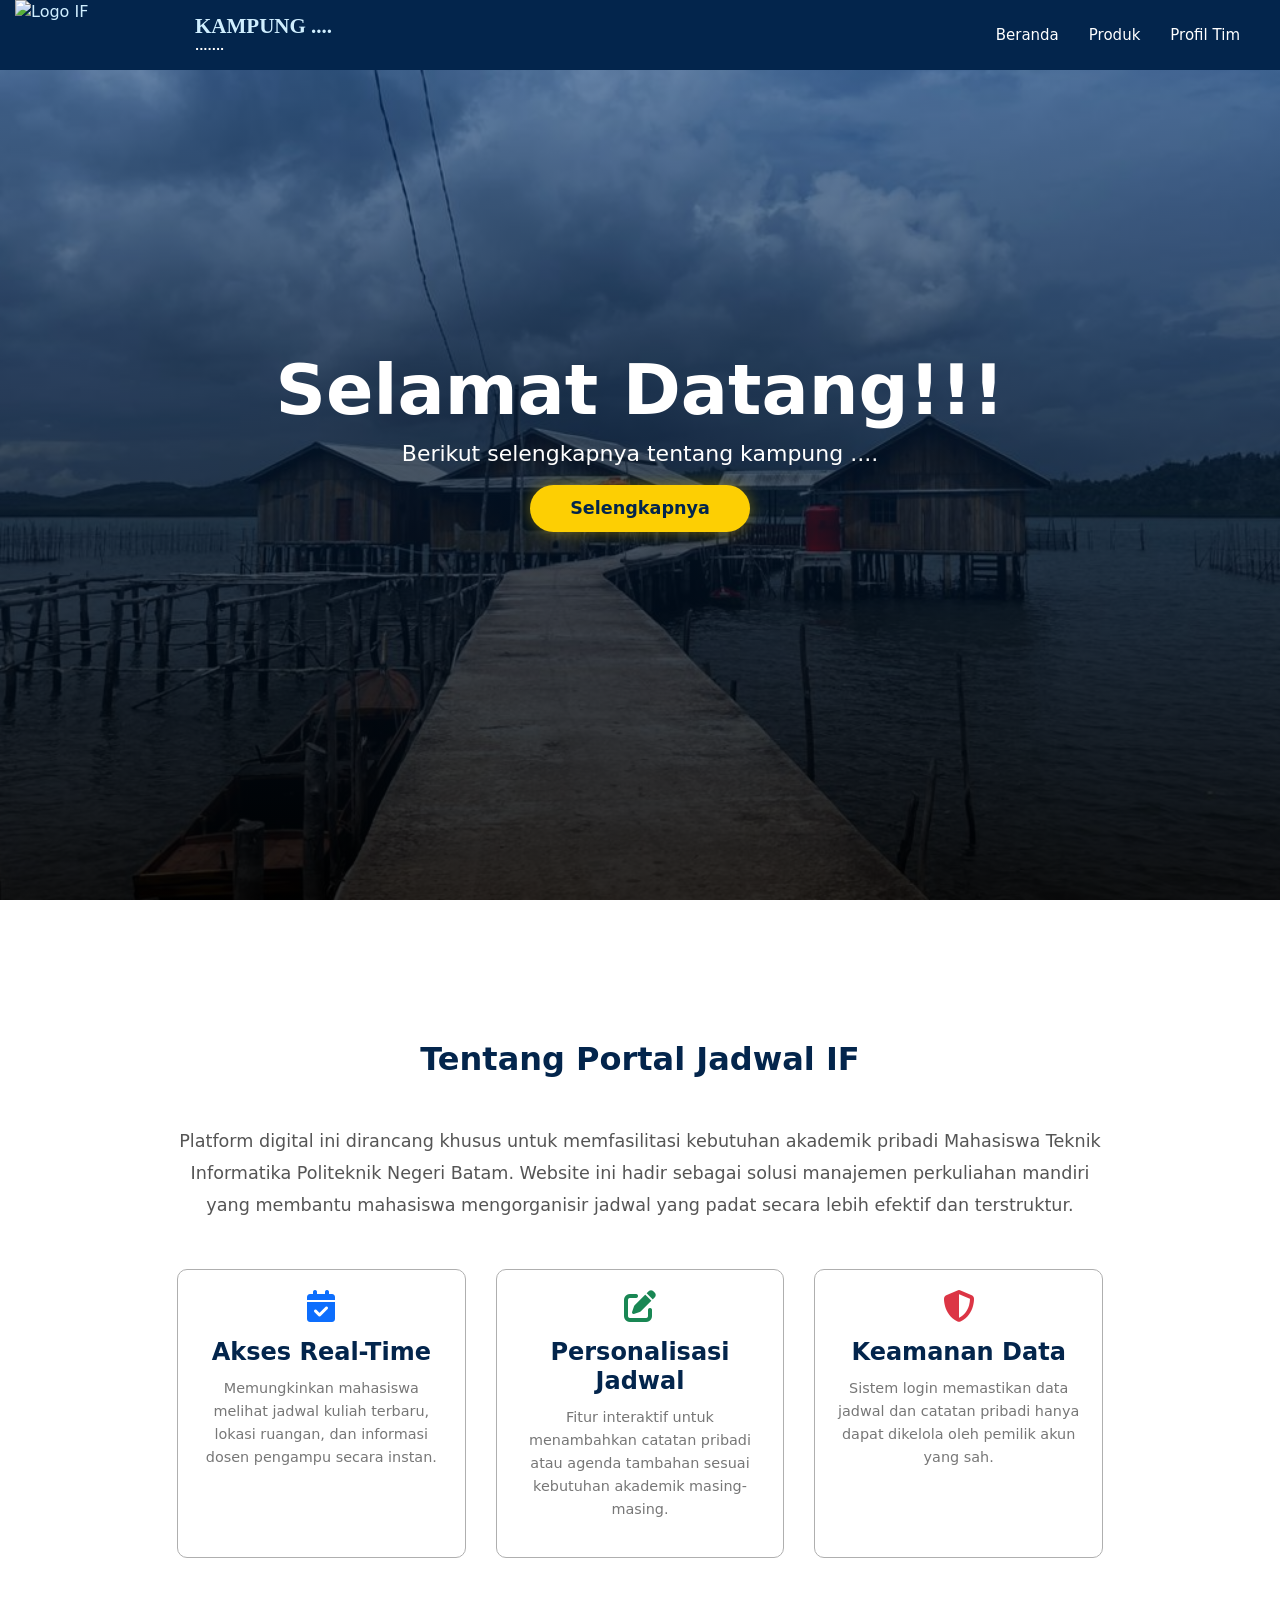
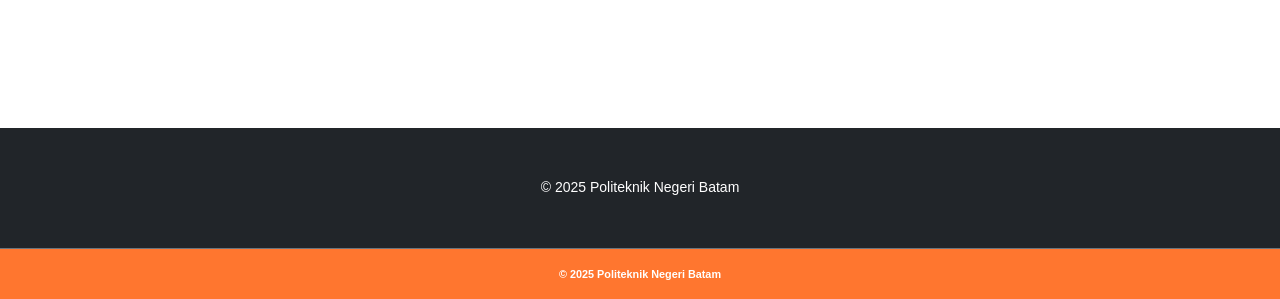
==== index.html @ 02892fa1 "first commit dashboard" ====
<!DOCTYPE html>
<html lang="id">

<head>
    <meta charset="UTF-8" />
    <meta name="viewport" content="width=device-width, initial-scale=1.0" />
    <title>Dashboard</title>

    <link rel="stylesheet" href="styleindex.css" />
    <link href="https://cdn.jsdelivr.net/npm/bootstrap@5.3.3/dist/css/bootstrap.min.css" rel="stylesheet">
    <link href="https://cdnjs.cloudflare.com/ajax/libs/font-awesome/6.5.0/css/all.min.css" rel="stylesheet">
</head>

<body>
    <header class="navbar">
        <div class="nav-left">
            <img src="logo_if.png" alt="Logo IF" class="logo" />
            <div class="nav-text">
                <h1>KAMPUNG ....</h1>
                <p>.......</p>
            </div>
        </div>

        <div class="nav-right">
            <div class="menu-icon" id="hamburger">
                <i class="fas fa-bars"></i>
            </div>

            <nav class="nav-links" id="navLinks">
                <a href="#hero">Beranda</a>
                <a href="produk.html">Produk</a>
                <a href="profil.html">Profil Tim</a>
            </nav>
        </div>
    </header>

    <section class="hero" id="hero">
        <div class="hero-content">
            <h2>Selamat Datang!!! </h2> <p>Berikut selengkapnya tentang kampung ....</p>
            <a href="selengkapnya.html" class="btn-hero">Selengkapnya</a>
        </div>
    </section>

    <section class="intro-section" id="tentang">
        <div class="container">
            <div class="row justify-content-center">
                <div class="col-md-10">
                    <h2 class="section-title text-center mb-5">Tentang Portal Jadwal IF</h2>

                    <p class="lead-text text-center">
                        Platform digital ini dirancang khusus untuk memfasilitasi kebutuhan akademik pribadi Mahasiswa
                        Teknik Informatika Politeknik Negeri Batam. Website ini hadir sebagai solusi manajemen
                        perkuliahan mandiri yang membantu mahasiswa mengorganisir jadwal yang padat secara lebih
                        efektif dan terstruktur.
                    </p>

                    <div class="features-grid mt-5">
                        <div class="feature-item">
                            <i class="fas fa-calendar-check text-primary mb-3" style="font-size: 2rem;"></i>
                            <h4>Akses Real-Time</h4>
                            <p>Memungkinkan mahasiswa melihat jadwal kuliah terbaru, lokasi ruangan, dan informasi dosen pengampu secara instan.</p>
                        </div>

                        <div class="feature-item">
                            <i class="fas fa-edit text-success mb-3" style="font-size: 2rem;"></i>
                            <h4>Personalisasi Jadwal</h4>
                            <p>Fitur interaktif untuk menambahkan catatan pribadi atau agenda tambahan sesuai kebutuhan akademik masing-masing.</p>
                        </div>

                        <div class="feature-item">
                            <i class="fas fa-shield-alt text-danger mb-3" style="font-size: 2rem;"></i>
                            <h4>Keamanan Data</h4>
                            <p>Sistem login memastikan data jadwal dan catatan pribadi hanya dapat dikelola oleh pemilik akun yang sah.</p>
                        </div>
                    </div>
                </div>
            </div>
        </div>
    </section>

    <footer class="footer bg-dark text-center text-white pt-5" id="footer">
        <div class="container">
            <p class="mb-0">© 2025 Politeknik Negeri Batam</p>
        </div>
        <div class="footer-bottom text-center py-3 mt-5 border-top border-secondary">
            <p class="mb-0">© 2025 Politeknik Negeri Batam</p>
        </div>
    </footer>

    <script src="scriptindex.js"></script>
    <script src="https://cdn.jsdelivr.net/npm/bootstrap@5.3.3/dist/js/bootstrap.bundle.min.js"></script>
</body>

</html>
---- styleindex.css ----
/* --- GLOBAL --- */
body {
    margin: 0;
    padding-top: 80px;
    overflow-x: hidden;
}

body,
html {
    margin: 0;
    padding: 0;
    height: 100%;
}

/* --- NAVBAR --- */
body>header.navbar {
    position: fixed !important;
    top: 0;
    left: 0;
    padding: 0% !important;
    width: 100%;
    z-index: 9999;
}

.navbar {
    display: flex;
    justify-content: space-between;
    align-items: center;
    background-color: #03254C;
    padding: 10px 60px 10px 0px;
    color: #D0EFFF;
    position: fixed;
    width: 100%;
    top: 0;
    left: 0;
    z-index: 100000;
}

.nav-left {
    display: flex;
    align-items: center;
    gap: 15px;
}

.logo {
    height: 70px;
    width: 180px;
    padding-left: 15px;
}

.nav-text h1 {
    font-size: 21px;
    margin: 0;
    font-weight: 800;
    font-family: 'Times New Roman', Times, serif;
}

.nav-text p {
    margin: 0;
    font-size: 11px;
    color: white;
    font-weight: 600;
}

.nav-right {
    display: flex;
    align-items: center;
    padding-right: 40px;
}

.nav-links {
    display: flex;
    gap: 30px;
}

.nav-links a {
    color: white;
    text-decoration: none;
    font-size: 15px;
    font-weight: 500;
    transition: color 0.3s ease;
}

.nav-links a:hover {
    color: #FF762F;
}

.menu-icon {
    display: none;
    font-size: 24px;
    color: white;
    cursor: pointer;
}

/* --- HERO SECTION --- */
.hero {
    background: linear-gradient(rgba(5, 58, 119, 0.585), rgba(0, 0, 0, 0.83)),
        url('kampung.jpeg') center/cover no-repeat;
    height: 100vh;
    width: 100%;
    display: flex;
    justify-content: center;
    align-items: center;
    text-align: center;
    color: white;
    padding: 0 20px;
    position: relative;
    z-index: 1;
    margin-top: 0;
}

.hero-content h2 {
    font-size: 70px;
    font-weight: 700;
    margin-bottom: 5px;
    margin-top: 80px;
}

.hero-content p {
    font-size: 22px;
    font-weight: 300;
    margin-bottom: 15px;
    margin-top: 2px;
}

.btn-hero {
    background-color: #fdcf03;
    color: #03254C;
    padding: 10px 40px;
    text-decoration: none;
    border-radius: 50px;
    font-weight: 700;
    font-size: 1.1rem;
    transition: all 0.3s ease;
    margin-bottom: 100px;
    display: inline-block;
    box-shadow: 0 0 15px rgba(253, 207, 3, 0.4);
}

.btn-hero:hover {
    background-color: #fff;
    color: #03254C;
    transform: translateY(-3px) scale(1.05);
}

/* --- INTRO SECTION --- */
.intro-section {
    padding: 100px 20px 170px 20px;
    text-align: center;
    background-color: #ffffff;
    display: flex;
    flex-direction: column;
    align-items: center;
    margin-top: 40px;
}

.intro-section .container-text {
    max-width: 800px;
    margin: 0 auto;
}

.intro-section h2 {
    color: #03254C;
    font-weight: 700;
    margin-bottom: 20px;
    font-size: 2rem;
}

.intro-section p {
    color: #555;
    line-height: 1.8;
    font-size: 1.1rem;
}

.section-title h2 {
    color: #03254C;
    font-weight: 700;
    margin-bottom: 25px;
    position: relative;
    display: inline-block;
    text-align: center;
}

.lead-text {
    font-size: 1.1rem;
    line-height: 1.8;
    color: #555;
    margin-bottom: 40px;
    text-align: center;
}

.features-grid {
    display: grid;
    grid-template-columns: repeat(auto-fit, minmax(250px, 1fr));
    gap: 30px;
    margin-top: 20px;
}

.feature-item {
    padding: 20px;
    background: #fff;
    border-radius: 10px;
    transition: 0.3s;
    border: 1px solid #afafaf;
}

.feature-item:hover {
    box-shadow: 0 10px 20px rgba(0, 0, 0, 0.167);
    transform: translateY(-5px);
}

.feature-item i {
    font-size: 30px;
    color: #FF762F;
    margin-bottom: 15px;
}

.feature-item h4 {
    color: #03254C;
    font-weight: 600;
    margin-bottom: 10px;
}

.feature-item p {
    font-size: 0.9rem;
    color: #777;
    line-height: 1.6;
}

/* --- TEAM SECTION --- */
.team-section {
    text-align: center;
    width: 100%;
    display: flex;
    flex-direction: column;
    align-items: center;
    padding: 45px 20px 150px 20px;
    background: linear-gradient(180deg, #ffffff 0%, #f3f3f3 100%);
    color: #03254C;
    overflow: visible;
}

.team-section h2 {
    font-size: 32px;
    margin-bottom: 40px;
    font-weight: 700;
}

.team-section p {
    color: #555;
    font-size: 1.1rem;
    line-height: 1.6;
    max-width: 850px;
    margin: 0 auto 35px auto;
}

.team-container {
    display: flex;
    justify-content: center;
    align-items: flex-start;
    flex-wrap: wrap;
    gap: 50px;
    width: 100%;
    max-width: 1200px;
    padding-left: 80px;
}

.team-card {
    background-color: white;
    border-radius: 15px;
    box-shadow: 0 4px 15px rgba(0, 0, 0, 0.05);
    padding: 20px;
    width: 240px;
    position: relative;
    overflow: hidden;
    transition: transform 0.3s ease, box-shadow 0.3s ease;
    min-height: 350px;
    display: flex;
    flex-direction: column;
    align-items: center;
}

.team-card:hover {
    transform: translateY(-10px);
    box-shadow: 0 15px 30px rgba(0, 0, 0, 0.163);
    z-index: 10;
}

.team-card img {
    width: 100%;
    height: 230px;
    object-fit: cover;
    border-radius: 10px;
    margin-bottom: 15px;
}

.team-card h3 {
    font-size: 18px;
    margin-bottom: 5px;
    font-weight: 600;
}

/* Jarak NIM (tag p) */
.team-card p {
    font-size: 14px;
    color: #666;
    margin-bottom: 0;
    /* Pastikan margin bawah nol */
    line-height: 1.2;
}

/* Container Overlay */
.role-overlay {
    max-height: 0;
    opacity: 0;
    overflow: visible;
    transform: translateY(0);
    transition: all 0.4s ease;
    visibility: hidden;
    margin-top: 0;
}

/* Saat Hover (Kuncinya di sini) */
.team-card:hover .role-overlay {
    max-height: 60px;
    /* Perkecil dari 100px ke 50px agar tidak memakan ruang bawah */
    opacity: 1;
    visibility: visible;
    margin-top: 5px !important;
    /* Kurangi dari 15px ke 8px agar lebih rapat dengan NIM */
}

.role-overlay span {
    display: inline-block;
    padding: 6px 16px;
    font-size: 11px;
    font-weight: 700;
    border-radius: 20px;
    text-transform: uppercase;
    letter-spacing: 0.5px;
}

.role-overlay span.role-ketua {
    background: #FF762F;
    color: white;
}

.role-overlay span.role-anggota {
    background: #03254C;
    color: white;
}

/* Container baru untuk menyejajarkan teks & ikon */
.role-wrapper {
    display: inline-flex;
    align-items: center;
    justify-content: center;
    gap: 8px;
    margin-top: 0 !important;
}

/* Styling ikon WA agar senada dengan badge */
.wa-icon {
    color: #25D366;
    /* Warna asli WA */
    font-size: 20px;
    /* Sesuaikan ukuran ikon */
    text-decoration: none;
    transition: all 0.3s cubic-bezier(0.175, 0.885, 0.32, 1.275);
    line-height: 1;
    display: inline-flex;
    align-items: center;
    padding-right: 5px;
}

.wa-icon:hover {
    transform: scale(1.25);
    /* Efek membesar saat ikon disentuh */
    color: #128C7E;
    /* Warna berubah sedikit gelap saat di-hover */
}

/* Penyesuaian max-height pada hover awal kamu */
/* Naikkan sedikit max-height jika ikon terasa terpotong */
.team-card:hover .role-overlay {
    max-height: 100px;
    /* Dari 80px ke 100px agar lebih lega */
    opacity: 1;
    transform: translateY(0);
    visibility: visible;
    margin-top: 15px;
}

/* --- FOOTER --- */
.footer {
    background-color: #0E2A66;
    font-family: Arial, sans-serif;
    padding-top: 0;
}

.footer p {
    font-size: 14px;
    line-height: 1.7;
    color: white;
}

.social-icon {
    font-size: 22px;
    color: white;
    background-color: #0a1f4a;
    padding: 8px 12px;
    margin-top: 20px;
    border-radius: 6px;
    transition: 0.3s;
}

.social-icon:hover {
    background-color: #ffffff;
    color: #0a1f4a;
}

.footer-bottom {
    background-color: #FF762F;
    font-weight: bold;
    font-size: 13px;
    padding: 0px !important;
}

.footer-bottom p {
    color: #ffffff;
    text-align: center;
    font-size: smaller;
}

.py-2 {
    padding-top: 2px !important;
    padding-bottom: 2px !important;
}

/* --- RESPONSIVE MOBILE --- */
@media (max-width: 768px) {
    .nav-right {
        justify-content: flex-end;
        width: 100%;
    }

    .menu-icon {
        display: block;
        font-size: 28px;
        order: 2;
    }

    .nav-links {
        display: flex;
        visibility: hidden;
        opacity: 0;
        pointer-events: none;
        flex-direction: column;
        position: absolute;
        top: 100%;
        right: 20px;
        background-color: #03254C;
        width: 200px;
        padding: 20px;
        gap: 15px;
        border-radius: 10px;
        box-shadow: 0 10px 25px rgba(0, 0, 0, 0.3);
        transform: translateY(-20px);
        transition: all 0.4s cubic-bezier(0.68, -0.55, 0.27, 1.55);
    }

    .nav-links.active {
        visibility: visible;
        opacity: 1;
        pointer-events: auto;
        transform: translateY(10px);
    }

    .nav-links a {
        padding: 10px;
        border-bottom: 1px solid rgba(255, 255, 255, 0.1);
        width: 100%;
        text-align: center;
    }

    .team-section {
        padding-bottom: 80px;
    }

    .team-container {
        gap: 20px;
        padding-left: 0;
    }

    .team-card {
        width: 100%;
        max-width: 300px;
    }
}
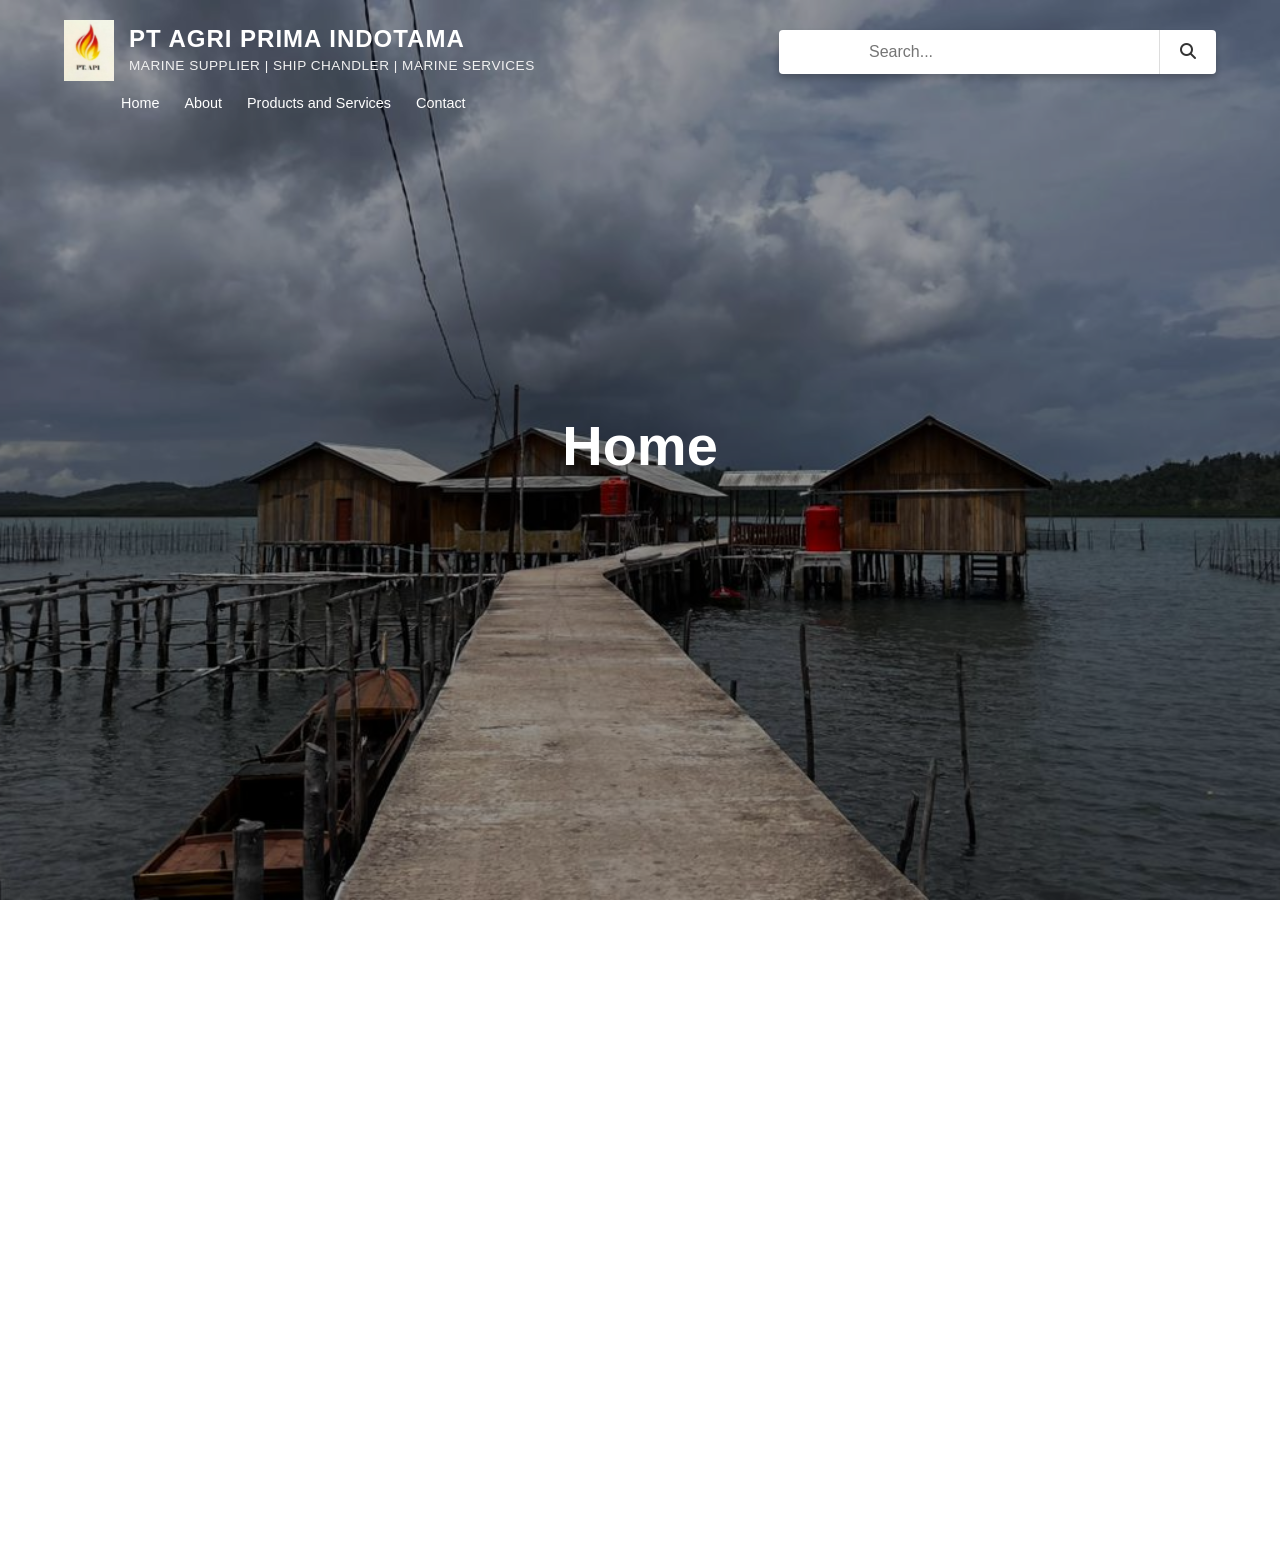
==== commit 030a195e: "Update nama repo dan beresin kodingan" ====
--- a/index.html
+++ b/index.html
@@ -6,38 +6,47 @@
     <meta name="viewport" content="width=device-width, initial-scale=1.0" />
     <title>Dashboard</title>
 
+    <link rel="stylesheet" href="https://cdn.jsdelivr.net/npm/bootstrap@5.3.0/dist/css/bootstrap.min.css" />
+    <link rel="stylesheet" href="https://cdnjs.cloudflare.com/ajax/libs/font-awesome/6.5.1/css/all.min.css" />
     <link rel="stylesheet" href="styleindex.css" />
-    <link href="https://cdn.jsdelivr.net/npm/bootstrap@5.3.3/dist/css/bootstrap.min.css" rel="stylesheet">
-    <link href="https://cdnjs.cloudflare.com/ajax/libs/font-awesome/6.5.0/css/all.min.css" rel="stylesheet">
 </head>
 
 <body>
-    <header class="navbar">
-        <div class="nav-left">
-            <img src="logo_if.png" alt="Logo IF" class="logo" />
-            <div class="nav-text">
-                <h1>KAMPUNG ....</h1>
-                <p>.......</p>
-            </div>
-        </div>
+    
+    <section class="hero">
+        <div class="overlay"></div>
 
-        <div class="nav-right">
-            <div class="menu-icon" id="hamburger">
-                <i class="fas fa-bars"></i>
+        <header class="navbar">
+            <div class="nav-brand">
+                <img src="logopt.jpeg" class="logo">
+                <div class="brand-text">
+                    <h1>PT AGRI PRIMA INDOTAMA</h1>
+                    <p>Marine Supplier | Ship Chandler | Marine Services</p>
+                </div>
             </div>
 
-            <nav class="nav-links" id="navLinks">
-                <a href="#hero">Beranda</a>
-                <a href="produk.html">Produk</a>
-                <a href="profil.html">Profil Tim</a>
-            </nav>
-        </div>
-    </header>
+            <div style="display: flex; justify-content: center; margin-top: 10px;">
+                <div style="display: flex; width: 100%; max-width: 600px; border-radius: 4px; overflow: hidden; box-shadow: 0 4px 6px rgba(0,0,0,0.2);">
+                    
+                    <input type="text" placeholder="Search..." 
+                        style="flex: 1; padding: 10px 90px; border: none; outline: none; font-size: 1rem;">
+                    
+                    <button style="background-color: #ffffff; border: none; padding: 0 20px; cursor: pointer; border-left: 1px solid #ddd;">
+                        <i class="fa fa-search" style="color: #333;"></i> </button>
+                    
+                </div>
+            </div>
 
-    <section class="hero" id="hero">
+            <ul class="nav-links">
+                <li><a href="index.html">Home</a></li>
+                <li><a href="tentang.html">About</a></li>
+                <li><a href="produk.html">Products and Services</a></li>
+                <li><a href="profil.html">Contact</a></li>
+            </ul>
+        </header>
+
         <div class="hero-content">
-            <h2>Selamat Datang!!! </h2> <p>Berikut selengkapnya tentang kampung ....</p>
-            <a href="selengkapnya.html" class="btn-hero">Selengkapnya</a>
+            <h2>Home</h2>
         </div>
     </section>
 
@@ -45,50 +54,70 @@
         <div class="container">
             <div class="row justify-content-center">
                 <div class="col-md-10">
-                    <h2 class="section-title text-center mb-5">Tentang Portal Jadwal IF</h2>
+                    <h2 class="text-center mb-5" 
+                        style="font-family: Arial, Helvetica, sans-serif; 
+                        font-weight: 800; 
+                        text-transform: uppercase; 
+                        letter-spacing: 3px; 
+                        color: #2c3e50; 
+                        border-bottom: 3px solid #ffd700; 
+                        display: table; 
+                        margin: 80px auto 3rem auto;  
+                        padding-bottom: 10px;">
+                        Certifications
+                    </h2>
 
-                    <p class="lead-text text-center">
-                        Platform digital ini dirancang khusus untuk memfasilitasi kebutuhan akademik pribadi Mahasiswa
-                        Teknik Informatika Politeknik Negeri Batam. Website ini hadir sebagai solusi manajemen
-                        perkuliahan mandiri yang membantu mahasiswa mengorganisir jadwal yang padat secara lebih
-                        efektif dan terstruktur.
-                    </p>
-
-                    <div class="features-grid mt-5">
-                        <div class="feature-item">
-                            <i class="fas fa-calendar-check text-primary mb-3" style="font-size: 2rem;"></i>
-                            <h4>Akses Real-Time</h4>
-                            <p>Memungkinkan mahasiswa melihat jadwal kuliah terbaru, lokasi ruangan, dan informasi dosen pengampu secara instan.</p>
-                        </div>
-
-                        <div class="feature-item">
-                            <i class="fas fa-edit text-success mb-3" style="font-size: 2rem;"></i>
-                            <h4>Personalisasi Jadwal</h4>
-                            <p>Fitur interaktif untuk menambahkan catatan pribadi atau agenda tambahan sesuai kebutuhan akademik masing-masing.</p>
-                        </div>
-
-                        <div class="feature-item">
-                            <i class="fas fa-shield-alt text-danger mb-3" style="font-size: 2rem;"></i>
-                            <h4>Keamanan Data</h4>
-                            <p>Sistem login memastikan data jadwal dan catatan pribadi hanya dapat dikelola oleh pemilik akun yang sah.</p>
-                        </div>
-                    </div>
+                    <h2 class="text-center mb-5" 
+                        style="font-family: Arial, Helvetica, sans-serif; 
+                        font-weight: 800; 
+                        text-transform: uppercase; 
+                        letter-spacing: 3px; 
+                        color: #2c3e50; 
+                        border-bottom: 3px solid #ffd700; 
+                        display: table; 
+                        margin: 80px auto 3rem auto; 
+                        padding-bottom: 10px;">
+                        Memberships
+                    </h2>
+                    
                 </div>
             </div>
         </div>
     </section>
 
-    <footer class="footer bg-dark text-center text-white pt-5" id="footer">
-        <div class="container">
-            <p class="mb-0">© 2025 Politeknik Negeri Batam</p>
-        </div>
-        <div class="footer-bottom text-center py-3 mt-5 border-top border-secondary">
-            <p class="mb-0">© 2025 Politeknik Negeri Batam</p>
+
+    
+    <footer class="footer" style="margin-top: 80px;">
+        <div class="footer-container">
+            <div class="footer-info">
+                <h3>PT AGRI PRIMA INDOTAMA</h3>
+                <p>Marine Supplier | Ship Chandler | Marine Services</p>
+                <div class="social-icons">
+                    <a href="#"><i class="fab fa-facebook"></i></a>
+                    <a href="#"><i class="fab fa-instagram"></i></a>
+                    <a href="#"><i class="fab fa-linkedin"></i></a>
+                </div>
+            </div>
+
+            <div class="footer-links">
+                <h4>Quick Links</h4>
+                <ul>
+                    <li class="nav-links"><a href="index.html">Home</a></li>
+                    <li class="nav-links"><a href="tentang.html">About Us</a></li>
+                    <li class="nav-links"><a href="produk.html">Products</a></li>
+                    <li class="nav-links"><a href="profil.html">Contact</a></li>
+                </ul>
+            </div>
+
+            <div class="footer-contact">
+                <h4>Contact Us</h4>
+                <p><i class="fas fa-map-marker-alt"></i> Jl. Rotan Baru No. A9 Petisah Tengah, Medan</p>
+                <p><i class="fas fa-envelope"></i> tigor.api@gmail.com</p>
+                <p><i class="fas fa-phone"></i> +62 813 7286 4065</p>
+            </div>
         </div>
     </footer>
 
-    <script src="scriptindex.js"></script>
-    <script src="https://cdn.jsdelivr.net/npm/bootstrap@5.3.3/dist/js/bootstrap.bundle.min.js"></script>
 </body>
 
 </html>
--- a/styleindex.css
+++ b/styleindex.css
@@ -1,499 +1,296 @@
 /* --- GLOBAL --- */
-body {
-    margin: 0;
-    padding-top: 80px;
-    overflow-x: hidden;
-}
-
-body,
-html {
+* {
     margin: 0;
     padding: 0;
+    box-sizing: border-box;
+    font-family: 'Arial', sans-serif; /* Sesuaikan dengan font pilihanmu */
+}
+
+body, html {
     height: 100%;
-}
-
-/* --- NAVBAR --- */
-body>header.navbar {
-    position: fixed !important;
+    margin: 0;
+    padding: 0;
+    overflow-x: hidden;
+}
+
+/* --- HERO SECTION --- */
+.hero {
+    position: relative;
+    height: 100vh;
+    width: 100%;
+    /* Pastikan path gambar 'kampung.jpeg' benar */
+    background: url('kampung.jpeg') no-repeat center center/cover;
+    display: flex;
+    justify-content: center;
+    align-items: center;
+}
+
+/* Overlay agar teks di depan tidak hilang */
+.overlay {
+    position: absolute;
     top: 0;
     left: 0;
-    padding: 0% !important;
     width: 100%;
-    z-index: 9999;
-}
-
+    height: 100%;
+    background: rgba(0, 0, 0, 0.4); 
+}
+
+/* --- NAVBAR (Kunci Kebersihan Tampilan) --- */
 .navbar {
-    display: flex;
-    justify-content: space-between;
-    align-items: center;
-    background-color: #03254C;
-    padding: 10px 60px 10px 0px;
-    color: #D0EFFF;
-    position: fixed;
-    width: 100%;
+    position: absolute; /* Menempel di atas hero */
     top: 0;
     left: 0;
-    z-index: 100000;
-}
-
-.nav-left {
+    width: 100%;
+    display: flex;
+    justify-content: space-between; /* Nendang logo ke kiri & menu ke kanan */
+    align-items: flex-start; /* Sejajarkan di bagian atas */
+    padding: 20px 5%; /* Jarak pinggir yang pas */
+    z-index: 999; /* Pastikan di atas overlay */
+    background: transparent; /* Tetap transparan agar gambar terlihat */
+}
+
+/* Brand (Logo + Teks di Kiri) */
+.nav-brand {
     display: flex;
     align-items: center;
-    gap: 15px;
+    color: white;
+}
+
+/* Container utama (bungkus logo + teks) */
+.brand-container {
+    display: flex;
+    align-items: center; /* Biar logo sama teks sejajar tengah secara vertikal */
 }
 
 .logo {
-    height: 70px;
-    width: 180px;
-    padding-left: 15px;
-}
-
-.nav-text h1 {
-    font-size: 21px;
-    margin: 0;
-    font-weight: 800;
-    font-family: 'Times New Roman', Times, serif;
-}
-
-.nav-text p {
-    margin: 0;
-    font-size: 11px;
-    color: white;
-    font-weight: 600;
-}
-
-.nav-right {
-    display: flex;
-    align-items: center;
-    padding-right: 40px;
-}
-
+    width: 50px;
+    height: auto; /* Biar logonya gak gepeng */
+    margin-right: 15px;
+}
+
+/* Bungkus teks biar numpuk rapi */
+.brand-text {
+    display: flex;
+    flex-direction: column;
+}
+
+.brand-text h1 {
+    font-size: 1.5rem;
+    font-weight: 700;
+    letter-spacing: 1px;
+    margin: 0; /* WAJIB: Hapus margin bawaan biar gak jauh sama teks bawah */
+    line-height: 1.2;
+    color: #ffffff;
+}
+
+.brand-text p {
+    font-size: 0.85rem; /* Gedein dikit biar kebaca */
+    font-weight: 300;   /* 300 terlalu tipis, 500 lebih pas buat sub-judul */
+    margin: 2px 0 0 0; /* Kasih jarak dikit aja (2px) di atas */
+    color: #f1f1f1;
+    text-transform: uppercase; /* Biar kelihatan tegas khas supplier */
+    letter-spacing: 0.5px;
+}
+
+/* Links (Berjejer di Kanan) */
 .nav-links {
     display: flex;
-    gap: 30px;
+    list-style: none;
+    margin-top: 10px; /* Sedikit jarak dari atas agar sejajar */
+}
+
+.nav-links li {
+    margin-left: 25px; /* Jarak antar item menu */
 }
 
 .nav-links a {
-    color: white;
     text-decoration: none;
-    font-size: 15px;
+    color: white;
+    font-size: 0.9rem;
     font-weight: 500;
-    transition: color 0.3s ease;
+    transition: 0.3s ease;
 }
 
 .nav-links a:hover {
-    color: #FF762F;
-}
-
+    color: #ffd700; /* Warna orange saat hover */
+}
+
+/* Icon Menu (Tergantung apakah kamu pakai icon font) */
 .menu-icon {
-    display: none;
+    display: none; /* Muncul hanya di mobile */
     font-size: 24px;
     color: white;
     cursor: pointer;
 }
 
-/* --- HERO SECTION --- */
-.hero {
-    background: linear-gradient(rgba(5, 58, 119, 0.585), rgba(0, 0, 0, 0.83)),
-        url('kampung.jpeg') center/cover no-repeat;
-    height: 100vh;
-    width: 100%;
-    display: flex;
-    justify-content: center;
-    align-items: center;
+/* --- HERO CONTENT (Judul di Tengah) --- */
+.hero-content {
+    position: relative;
+    z-index: 10;
     text-align: center;
     color: white;
-    padding: 0 20px;
-    position: relative;
-    z-index: 1;
-    margin-top: 0;
 }
 
 .hero-content h2 {
-    font-size: 70px;
-    font-weight: 700;
-    margin-bottom: 5px;
-    margin-top: 80px;
-}
-
-.hero-content p {
-    font-size: 22px;
-    font-weight: 300;
-    margin-bottom: 15px;
-    margin-top: 2px;
-}
-
-.btn-hero {
-    background-color: #fdcf03;
-    color: #03254C;
-    padding: 10px 40px;
-    text-decoration: none;
-    border-radius: 50px;
-    font-weight: 700;
-    font-size: 1.1rem;
-    transition: all 0.3s ease;
-    margin-bottom: 100px;
-    display: inline-block;
-    box-shadow: 0 0 15px rgba(253, 207, 3, 0.4);
-}
-
-.btn-hero:hover {
-    background-color: #fff;
-    color: #03254C;
-    transform: translateY(-3px) scale(1.05);
-}
-
-/* --- INTRO SECTION --- */
-.intro-section {
-    padding: 100px 20px 170px 20px;
-    text-align: center;
-    background-color: #ffffff;
-    display: flex;
-    flex-direction: column;
-    align-items: center;
-    margin-top: 40px;
-}
-
-.intro-section .container-text {
-    max-width: 800px;
-    margin: 0 auto;
-}
-
-.intro-section h2 {
-    color: #03254C;
-    font-weight: 700;
-    margin-bottom: 20px;
-    font-size: 2rem;
-}
-
-.intro-section p {
-    color: #555;
-    line-height: 1.8;
-    font-size: 1.1rem;
-}
-
-.section-title h2 {
-    color: #03254C;
-    font-weight: 700;
-    margin-bottom: 25px;
-    position: relative;
-    display: inline-block;
-    text-align: center;
-}
-
-.lead-text {
-    font-size: 1.1rem;
-    line-height: 1.8;
-    color: #555;
-    margin-bottom: 40px;
-    text-align: center;
-}
-
-.features-grid {
-    display: grid;
-    grid-template-columns: repeat(auto-fit, minmax(250px, 1fr));
-    gap: 30px;
-    margin-top: 20px;
-}
-
-.feature-item {
-    padding: 20px;
-    background: #fff;
-    border-radius: 10px;
-    transition: 0.3s;
-    border: 1px solid #afafaf;
-}
-
-.feature-item:hover {
-    box-shadow: 0 10px 20px rgba(0, 0, 0, 0.167);
-    transform: translateY(-5px);
-}
-
-.feature-item i {
-    font-size: 30px;
-    color: #FF762F;
-    margin-bottom: 15px;
-}
-
-.feature-item h4 {
-    color: #03254C;
-    font-weight: 600;
-    margin-bottom: 10px;
-}
-
-.feature-item p {
-    font-size: 0.9rem;
-    color: #777;
-    line-height: 1.6;
-}
-
-/* --- TEAM SECTION --- */
-.team-section {
-    text-align: center;
-    width: 100%;
-    display: flex;
-    flex-direction: column;
-    align-items: center;
-    padding: 45px 20px 150px 20px;
-    background: linear-gradient(180deg, #ffffff 0%, #f3f3f3 100%);
-    color: #03254C;
-    overflow: visible;
-}
-
-.team-section h2 {
-    font-size: 32px;
-    margin-bottom: 40px;
-    font-weight: 700;
-}
-
-.team-section p {
-    color: #555;
-    font-size: 1.1rem;
-    line-height: 1.6;
-    max-width: 850px;
-    margin: 0 auto 35px auto;
-}
-
-.team-container {
-    display: flex;
-    justify-content: center;
-    align-items: flex-start;
-    flex-wrap: wrap;
-    gap: 50px;
-    width: 100%;
-    max-width: 1200px;
-    padding-left: 80px;
-}
-
-.team-card {
-    background-color: white;
-    border-radius: 15px;
-    box-shadow: 0 4px 15px rgba(0, 0, 0, 0.05);
-    padding: 20px;
-    width: 240px;
-    position: relative;
-    overflow: hidden;
-    transition: transform 0.3s ease, box-shadow 0.3s ease;
-    min-height: 350px;
-    display: flex;
-    flex-direction: column;
-    align-items: center;
-}
-
-.team-card:hover {
-    transform: translateY(-10px);
-    box-shadow: 0 15px 30px rgba(0, 0, 0, 0.163);
-    z-index: 10;
-}
-
-.team-card img {
-    width: 100%;
-    height: 230px;
-    object-fit: cover;
-    border-radius: 10px;
-    margin-bottom: 15px;
-}
-
-.team-card h3 {
-    font-size: 18px;
-    margin-bottom: 5px;
-    font-weight: 600;
-}
-
-/* Jarak NIM (tag p) */
-.team-card p {
-    font-size: 14px;
-    color: #666;
-    margin-bottom: 0;
-    /* Pastikan margin bawah nol */
-    line-height: 1.2;
-}
-
-/* Container Overlay */
-.role-overlay {
-    max-height: 0;
-    opacity: 0;
-    overflow: visible;
-    transform: translateY(0);
-    transition: all 0.4s ease;
-    visibility: hidden;
-    margin-top: 0;
-}
-
-/* Saat Hover (Kuncinya di sini) */
-.team-card:hover .role-overlay {
-    max-height: 60px;
-    /* Perkecil dari 100px ke 50px agar tidak memakan ruang bawah */
-    opacity: 1;
-    visibility: visible;
-    margin-top: 5px !important;
-    /* Kurangi dari 15px ke 8px agar lebih rapat dengan NIM */
-}
-
-.role-overlay span {
-    display: inline-block;
-    padding: 6px 16px;
-    font-size: 11px;
-    font-weight: 700;
-    border-radius: 20px;
-    text-transform: uppercase;
-    letter-spacing: 0.5px;
-}
-
-.role-overlay span.role-ketua {
-    background: #FF762F;
-    color: white;
-}
-
-.role-overlay span.role-anggota {
-    background: #03254C;
-    color: white;
-}
-
-/* Container baru untuk menyejajarkan teks & ikon */
-.role-wrapper {
-    display: inline-flex;
-    align-items: center;
-    justify-content: center;
-    gap: 8px;
-    margin-top: 0 !important;
-}
-
-/* Styling ikon WA agar senada dengan badge */
-.wa-icon {
-    color: #25D366;
-    /* Warna asli WA */
-    font-size: 20px;
-    /* Sesuaikan ukuran ikon */
-    text-decoration: none;
-    transition: all 0.3s cubic-bezier(0.175, 0.885, 0.32, 1.275);
-    line-height: 1;
-    display: inline-flex;
-    align-items: center;
-    padding-right: 5px;
-}
-
-.wa-icon:hover {
-    transform: scale(1.25);
-    /* Efek membesar saat ikon disentuh */
-    color: #128C7E;
-    /* Warna berubah sedikit gelap saat di-hover */
-}
-
-/* Penyesuaian max-height pada hover awal kamu */
-/* Naikkan sedikit max-height jika ikon terasa terpotong */
-.team-card:hover .role-overlay {
-    max-height: 100px;
-    /* Dari 80px ke 100px agar lebih lega */
-    opacity: 1;
-    transform: translateY(0);
-    visibility: visible;
-    margin-top: 15px;
-}
-
-/* --- FOOTER --- */
-.footer {
-    background-color: #0E2A66;
-    font-family: Arial, sans-serif;
-    padding-top: 0;
-}
-
-.footer p {
-    font-size: 14px;
-    line-height: 1.7;
-    color: white;
-}
-
-.social-icon {
-    font-size: 22px;
-    color: white;
-    background-color: #0a1f4a;
-    padding: 8px 12px;
-    margin-top: 20px;
-    border-radius: 6px;
-    transition: 0.3s;
-}
-
-.social-icon:hover {
-    background-color: #ffffff;
-    color: #0a1f4a;
-}
-
-.footer-bottom {
-    background-color: #FF762F;
+    font-size: 3.5rem;
     font-weight: bold;
-    font-size: 13px;
-    padding: 0px !important;
-}
-
-.footer-bottom p {
-    color: #ffffff;
-    text-align: center;
-    font-size: smaller;
-}
-
-.py-2 {
-    padding-top: 2px !important;
-    padding-bottom: 2px !important;
 }
 
 /* --- RESPONSIVE MOBILE --- */
 @media (max-width: 768px) {
-    .nav-right {
-        justify-content: flex-end;
-        width: 100%;
-    }
-
     .menu-icon {
-        display: block;
-        font-size: 28px;
-        order: 2;
+        display: block; /* Munculkan hamburger di HP */
     }
 
     .nav-links {
-        display: flex;
-        visibility: hidden;
-        opacity: 0;
-        pointer-events: none;
+        display: none; /* Sembunyikan menu di HP, nanti pakai toggle JS */
         flex-direction: column;
         position: absolute;
         top: 100%;
-        right: 20px;
-        background-color: #03254C;
+        right: 5%;
+        background-color: rgba(3, 37, 76, 0.9); /* Latar belakang semi-transparan untuk menu */
         width: 200px;
         padding: 20px;
-        gap: 15px;
-        border-radius: 10px;
+        border-radius: 8px;
         box-shadow: 0 10px 25px rgba(0, 0, 0, 0.3);
-        transform: translateY(-20px);
-        transition: all 0.4s cubic-bezier(0.68, -0.55, 0.27, 1.55);
     }
 
     .nav-links.active {
-        visibility: visible;
-        opacity: 1;
-        pointer-events: auto;
-        transform: translateY(10px);
-    }
-
-    .nav-links a {
-        padding: 10px;
-        border-bottom: 1px solid rgba(255, 255, 255, 0.1);
-        width: 100%;
+        display: flex;
+    }
+
+    .nav-links li {
+        margin: 10px 0;
+        margin-left: 0;
         text-align: center;
     }
 
-    .team-section {
-        padding-bottom: 80px;
-    }
-
-    .team-container {
-        gap: 20px;
-        padding-left: 0;
-    }
-
-    .team-card {
-        width: 100%;
-        max-width: 300px;
+    .hero-content h2 {
+        font-size: 2rem;
+    }
+}
+
+/* --- FOOTER MAIN --- */
+.footer {
+    background-color: #242831 !important; /* Biru tua sesuai tema */
+    color: white !important;
+    padding: 60px 0 0 0 !important;
+    font-family: Arial, sans-serif;
+}
+
+.footer-container {
+    display: flex;
+    justify-content: space-around;
+    flex-wrap: wrap;
+    max-width: 1200px;
+    margin: 0 auto;
+    padding: 0 20px 40px 20px;
+    gap: 30px;
+}
+
+.footer-info, .footer-links, .footer-contact {
+    flex: 1;
+    min-width: 250px;
+}
+
+.footer-info h3 {
+    font-size: 1.4rem;
+    margin-bottom: 15px;
+    font-weight: 700;
+}
+
+.footer-info p {
+    font-size: 14px;
+    line-height: 1.6;
+    opacity: 0.8;
+}
+
+.footer-links h4, .footer-contact h4 {
+    font-size: 1.1rem;
+    margin-bottom: 20px;
+    position: relative;
+}
+
+/* Garis bawah kecil di judul footer */
+.footer-links h4::after, .footer-contact h4::after {
+    content: '';
+    position: absolute;
+    left: 0;
+    bottom: -8px;
+    width: 40px;
+    height: 2px;
+    background-color: #ffd700;
+}
+
+.footer-links ul {
+    list-style: none;
+    padding: 0;
+}
+
+.footer-links ul li {
+    margin-bottom: 10px;
+}
+
+.footer-links ul li a {
+    color: white;
+    text-decoration: none;
+    font-size: 14px;
+    transition: 0.3s;
+    opacity: 0.8;
+}
+
+.footer-contact p {
+    font-size: 14px;
+    margin-bottom: 12px;
+    opacity: 0.8;
+}
+
+.footer-contact i {
+    margin-right: 10px;
+    color: #ffd700;
+}
+
+/* Social Icons */
+.social-icons {
+    margin-top: 20px;
+}
+
+.social-icons a {
+    color: white;
+    font-size: 20px;
+    margin-right: 15px;
+    transition: 0.3s;
+}
+
+.social-icons a:hover {
+    color: #ffd700;
+    transform: translateY(-3px);
+    display: inline-block;
+}
+
+/* --- COPYRIGHT (Orange) --- */
+.footer-bottom {
+    background-color: #ffd700 !important;
+    padding: 15px 0 !important;
+    text-align: center;
+}
+
+.footer-bottom p {
+    color: white !important;
+    font-size: 13px;
+    margin: 0;
+    font-weight: 500;
+}
+
+/* Responsif Mobile */
+@media (max-width: 768px) {
+    .footer-container {
+        flex-direction: column;
+        text-align: center;
+    }
+    
+    .footer-links h4::after, .footer-contact h4::after {
+        left: 50%;
+        transform: translateX(-50%);
     }
 }
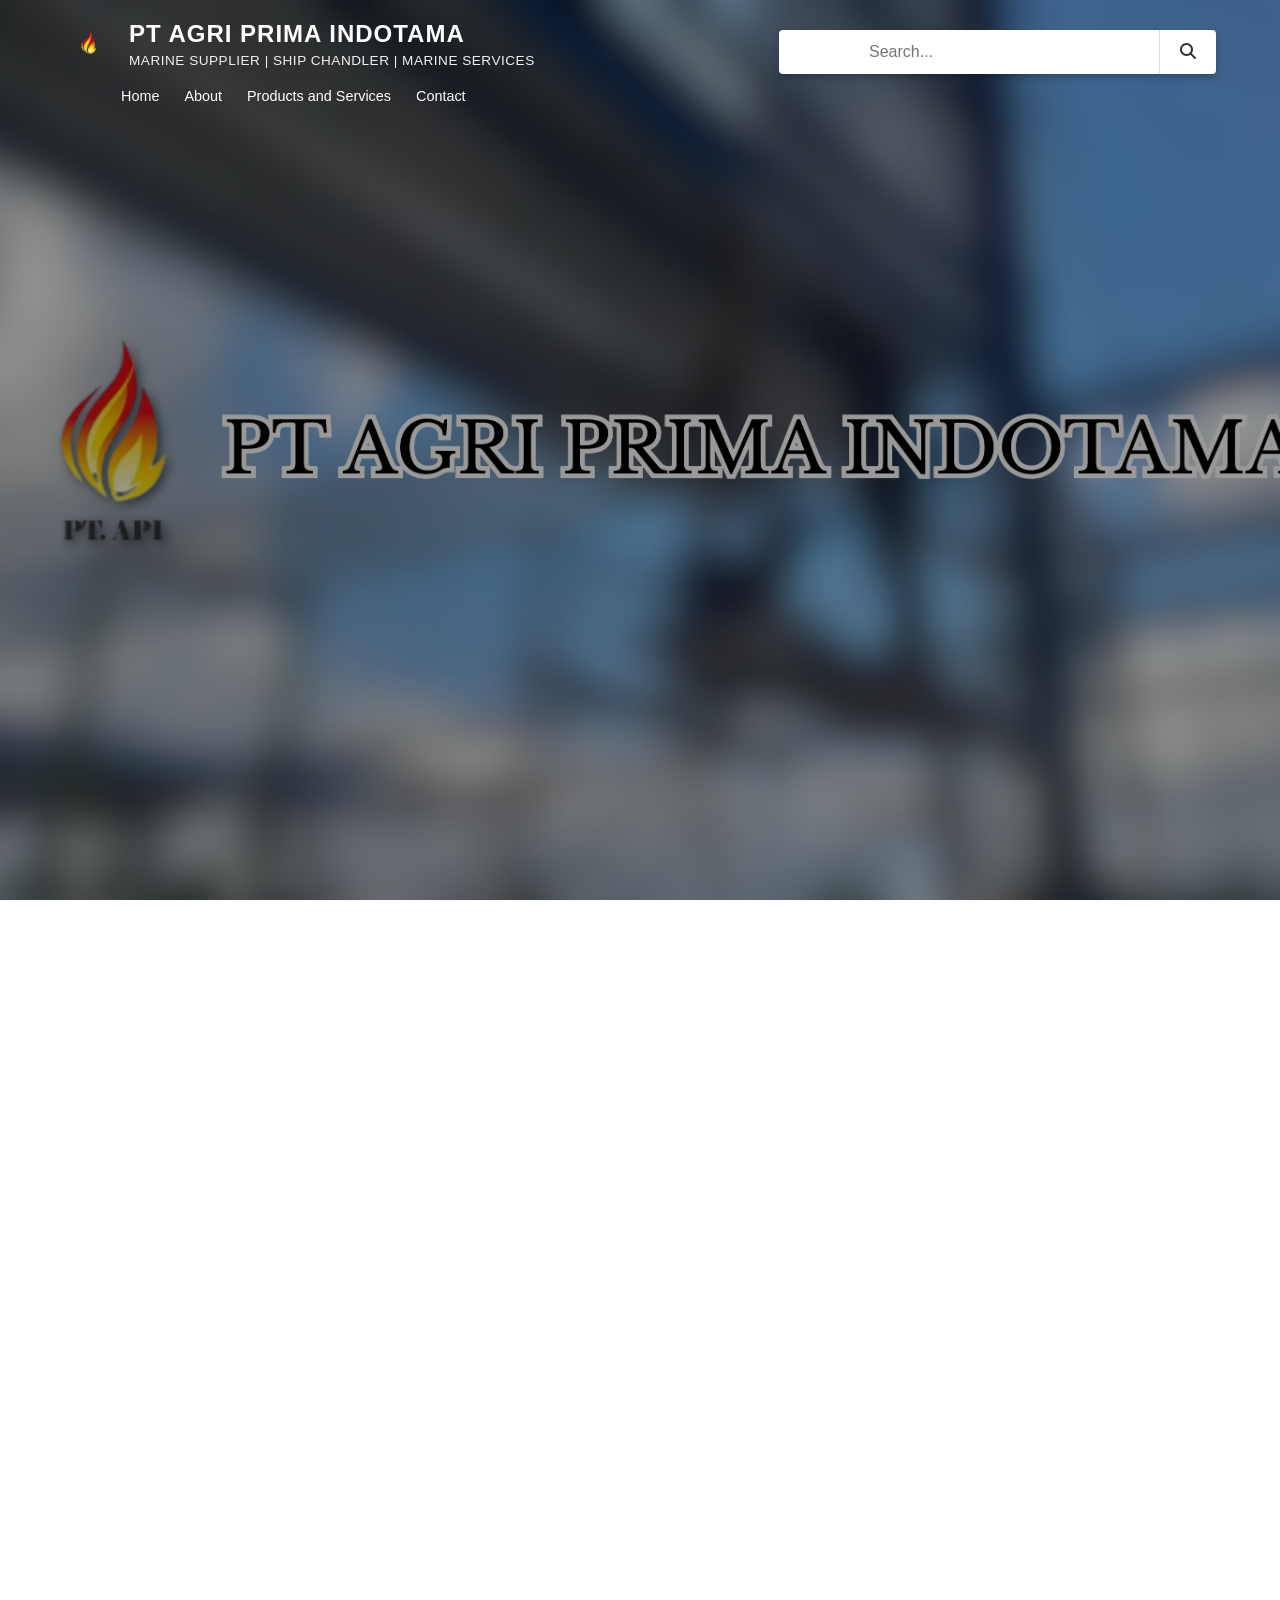
==== commit 93ac6781: "Fix conflict and update footer customer list" ====
--- a/index.html
+++ b/index.html
@@ -9,16 +9,29 @@
     <link rel="stylesheet" href="https://cdn.jsdelivr.net/npm/bootstrap@5.3.0/dist/css/bootstrap.min.css" />
     <link rel="stylesheet" href="https://cdnjs.cloudflare.com/ajax/libs/font-awesome/6.5.1/css/all.min.css" />
     <link rel="stylesheet" href="styleindex.css" />
+    <style>
+    .header {
+        position: relative;
+        height: 100vh;
+        width: 100%;
+        /* Pastikan path gambar 'kampung.jpeg' benar */
+        background: url('logohome.png') no-repeat center center/cover;
+        display: flex;
+        justify-content: center;
+        align-items: center;
+    }
+    </style>
+
 </head>
 
 <body>
     
-    <section class="hero">
+    <section class="header">
         <div class="overlay"></div>
 
         <header class="navbar">
             <div class="nav-brand">
-                <img src="logopt.jpeg" class="logo">
+                <img src="logopt.png" class="logo">
                 <div class="brand-text">
                     <h1>PT AGRI PRIMA INDOTAMA</h1>
                     <p>Marine Supplier | Ship Chandler | Marine Services</p>
@@ -46,26 +59,12 @@
         </header>
 
         <div class="hero-content">
-            <h2>Home</h2>
+
         </div>
     </section>
-
-    <section class="intro-section" id="tentang">
-        <div class="container">
-            <div class="row justify-content-center">
-                <div class="col-md-10">
-                    <h2 class="text-center mb-5" 
-                        style="font-family: Arial, Helvetica, sans-serif; 
-                        font-weight: 800; 
-                        text-transform: uppercase; 
-                        letter-spacing: 3px; 
-                        color: #2c3e50; 
-                        border-bottom: 3px solid #ffd700; 
-                        display: table; 
-                        margin: 80px auto 3rem auto;  
-                        padding-bottom: 10px;">
-                        Certifications
-                    </h2>
+        
+    <section class="team-section py-5">
+        <div class="container my-5">
 
                     <h2 class="text-center mb-5" 
                         style="font-family: Arial, Helvetica, sans-serif; 
@@ -77,16 +76,115 @@
                         display: table; 
                         margin: 80px auto 3rem auto; 
                         padding-bottom: 10px;">
-                        Memberships
+                        Custumer List
                     </h2>
-                    
-                </div>
-            </div>
-        </div>
+
+            <div class="row">
+                <div class="col-md-3 mb-5 d-flex align-items-center justify-content-center">
+                        <img src="pt1.png"
+                            class="card-img-top" alt="Produk 1">
+                </div>
+
+                <div class="col-md-3 mb-5 d-flex align-items-center justify-content-center">
+                        <img src="pt2.png"
+                            class="card-img-top" alt="Produk 2">
+                 </div>
+
+                <div class="col-md-3 mb-5 d-flex align-items-center justify-content-center">
+                        <img src="pt3.png"
+                            class="card-img-top" alt="Produk 1">
+                </div>
+
+                <div class="col-md-3 mb-5 d-flex align-items-center justify-content-center">
+                        <img src="pt4.png"
+                            class="card-img-top" alt="Produk 2">
+                 </div>
+
+                <div class="col-md-3 mb-5 d-flex align-items-center justify-content-center">
+                        <img src="pt5.jpeg"
+                            class="card-img-top" alt="Produk 1">
+                </div>
+
+                <div class="col-md-3 mb-5 d-flex align-items-center justify-content-center">
+                        <img src="pt6.png"
+                            class="card-img-top" alt="Produk 2">
+                </div>
+
+                <div class="col-md-3 mb-5 d-flex align-items-center justify-content-center">
+                        <img src="pt7.png"
+                            class="card-img-top" alt="Produk 2">
+                </div>
+
+                <div class="col-md-3 mb-5 d-flex align-items-center justify-content-center">
+                        <img src="pt8.png"
+                            class="card-img-top" alt="Produk 2">
+                </div>
+
+                <div class="col-md-3 mb-5 d-flex align-items-center justify-content-center">
+                        <img src="pt9.png"
+                            class="card-img-top" alt="Produk 2">
+                </div>
+
+                <div class="col-md-3 mb-5 d-flex align-items-center justify-content-center">
+                        <img src="pt10.png"
+                            class="card-img-top" alt="Produk 2">
+                </div>
+
+                <div class="col-md-3 mb-5 d-flex align-items-center justify-content-center">
+                        <img src="pt11.png"
+                            class="card-img-top" alt="Produk 2">
+                </div>
+
+                <div class="col-md-3 mb-5 d-flex align-items-center justify-content-center">
+                        <img src="pt12.png"
+                            class="card-img-top" alt="Produk 2">
+                </div>
+
+                <div class="col-md-3 mb-5 d-flex align-items-center justify-content-center">
+                        <img src="pt13.png"
+                            class="card-img-top" alt="Produk 2">
+                </div>
+
+                <div class="col-md-3 mb-5 d-flex align-items-center justify-content-center">
+                        <img src="pt14.png"
+                            class="card-img-top" alt="Produk 2">
+                </div>
+
+                <div class="col-md-3 mb-5 d-flex align-items-center justify-content-center">
+                        <img src="pt15.png"
+                            class="card-img-top" alt="Produk 2">
+                </div>
+
+                <div class="col-md-3 mb-5 d-flex align-items-center justify-content-center">
+                        <img src="pt16.png"
+                            class="card-img-top" alt="Produk 2">
+                </div>
+
+                <div class="col-md-3 mb-5 d-flex align-items-center justify-content-center">
+                        <img src="pt17.png"
+                            class="card-img-top" alt="Produk 2">
+                </div>
+
+                <div class="col-md-3 mb-5 d-flex align-items-center justify-content-center">
+                        <img src="pt18.png"
+                            class="card-img-top" alt="Produk 2">
+                </div>
+
+                <div class="col-md-3 mb-5 d-flex align-items-center justify-content-center">
+                        <img src="pt19.png"
+                            class="card-img-top" alt="Produk 2">
+                </div>
+
+                <div class="col-md-3 mb-5 d-flex align-items-center justify-content-center">
+                        <img src="pt20.png"
+                            class="card-img-top" alt="Produk 2">
+                </div>
+
+            </div>
+        <div>
     </section>
 
 
-    
     <footer class="footer" style="margin-top: 80px;">
         <div class="footer-container">
             <div class="footer-info">
@@ -111,10 +209,28 @@
 
             <div class="footer-contact">
                 <h4>Contact Us</h4>
-                <p><i class="fas fa-map-marker-alt"></i> Jl. Rotan Baru No. A9 Petisah Tengah, Medan</p>
-                <p><i class="fas fa-envelope"></i> tigor.api@gmail.com</p>
-                <p><i class="fas fa-phone"></i> +62 813 7286 4065</p>
-            </div>
+                <ul class="footer-links-list">
+                    <li>
+                        <i class="fas fa-map-marker-alt"></i>
+                        <a href="https://maps.google.com/?q=Jl.+Rotan+Baru+No.+A9+Petisah+Tengah,+Medan" target="_blank">
+                            Jl. Rotan Baru No. A9 Petisah Tengah, Medan
+                        </a>
+                    </li>
+                    <li>
+                        <i class="fas fa-envelope"></i>
+                        <a href="mailto:eddrick.api@gmail.com">
+                            eddrick.api@gmail.com
+                        </a>
+                    </li>
+                    <li>
+                        <i class="fas fa-phone"></i>
+                        <a href="https://wa.me/6281263722210" target="_blank">
+                            +62 812-6372-2210
+                        </a>
+                    </li>
+                </ul>
+            </div>
+
         </div>
     </footer>
 
--- a/styleindex.css
+++ b/styleindex.css
@@ -16,10 +16,10 @@
 /* --- HERO SECTION --- */
 .hero {
     position: relative;
-    height: 100vh;
+    height: 90vh;
     width: 100%;
     /* Pastikan path gambar 'kampung.jpeg' benar */
-    background: url('kampung.jpeg') no-repeat center center/cover;
+    background: url('https://picsum.photos/300/200?random=5') no-repeat center center/cover;
     display: flex;
     justify-content: center;
     align-items: center;
@@ -205,49 +205,61 @@
     opacity: 0.8;
 }
 
+/* Judul Footer (Dua-duanya sama) */
 .footer-links h4, .footer-contact h4 {
     font-size: 1.1rem;
-    margin-bottom: 20px;
+    margin-bottom: 25px;
     position: relative;
-}
-
-/* Garis bawah kecil di judul footer */
+    color: white;
+    font-weight: 700;
+}
+
+/* Garis Kuning di bawah Judul */
 .footer-links h4::after, .footer-contact h4::after {
     content: '';
     position: absolute;
     left: 0;
     bottom: -8px;
-    width: 40px;
+    width: 30px;
     height: 2px;
     background-color: #ffd700;
 }
 
-.footer-links ul {
+/* Reset List */
+.footer-links ul, .footer-links-list {
     list-style: none;
     padding: 0;
-}
-
-.footer-links ul li {
-    margin-bottom: 10px;
-}
-
-.footer-links ul li a {
+    margin: 0;
+}
+
+/* Styling Link (Quick Links & Contact Us disamain) */
+.footer-links ul li, .footer-links-list li {
+    margin-bottom: 15px;
+    display: flex;
+    align-items: center; /* Biar ikon & teks sejajar rata tengah */
+}
+
+.footer-links ul li a, .footer-links-list li a {
     color: white;
     text-decoration: none;
     font-size: 14px;
     transition: 0.3s;
-    opacity: 0.8;
-}
-
-.footer-contact p {
+    opacity: 0.8; /* Biar kalem kayak Quick Links lo */
+}
+
+/* Efek Hover (Berubah warna & terang) */
+.footer-links ul li a:hover, .footer-links-list li a:hover {
+    color: #ffd700;
+    opacity: 1; /* Pas disentuh mouse jadi terang */
+}
+
+/* Styling Khusus Ikon di Contact Us */
+.footer-links-list i {
+    color: #ffd700;
+    margin-right: 12px;
+    width: 20px;
+    text-align: center;
     font-size: 14px;
-    margin-bottom: 12px;
-    opacity: 0.8;
-}
-
-.footer-contact i {
-    margin-right: 10px;
-    color: #ffd700;
 }
 
 /* Social Icons */
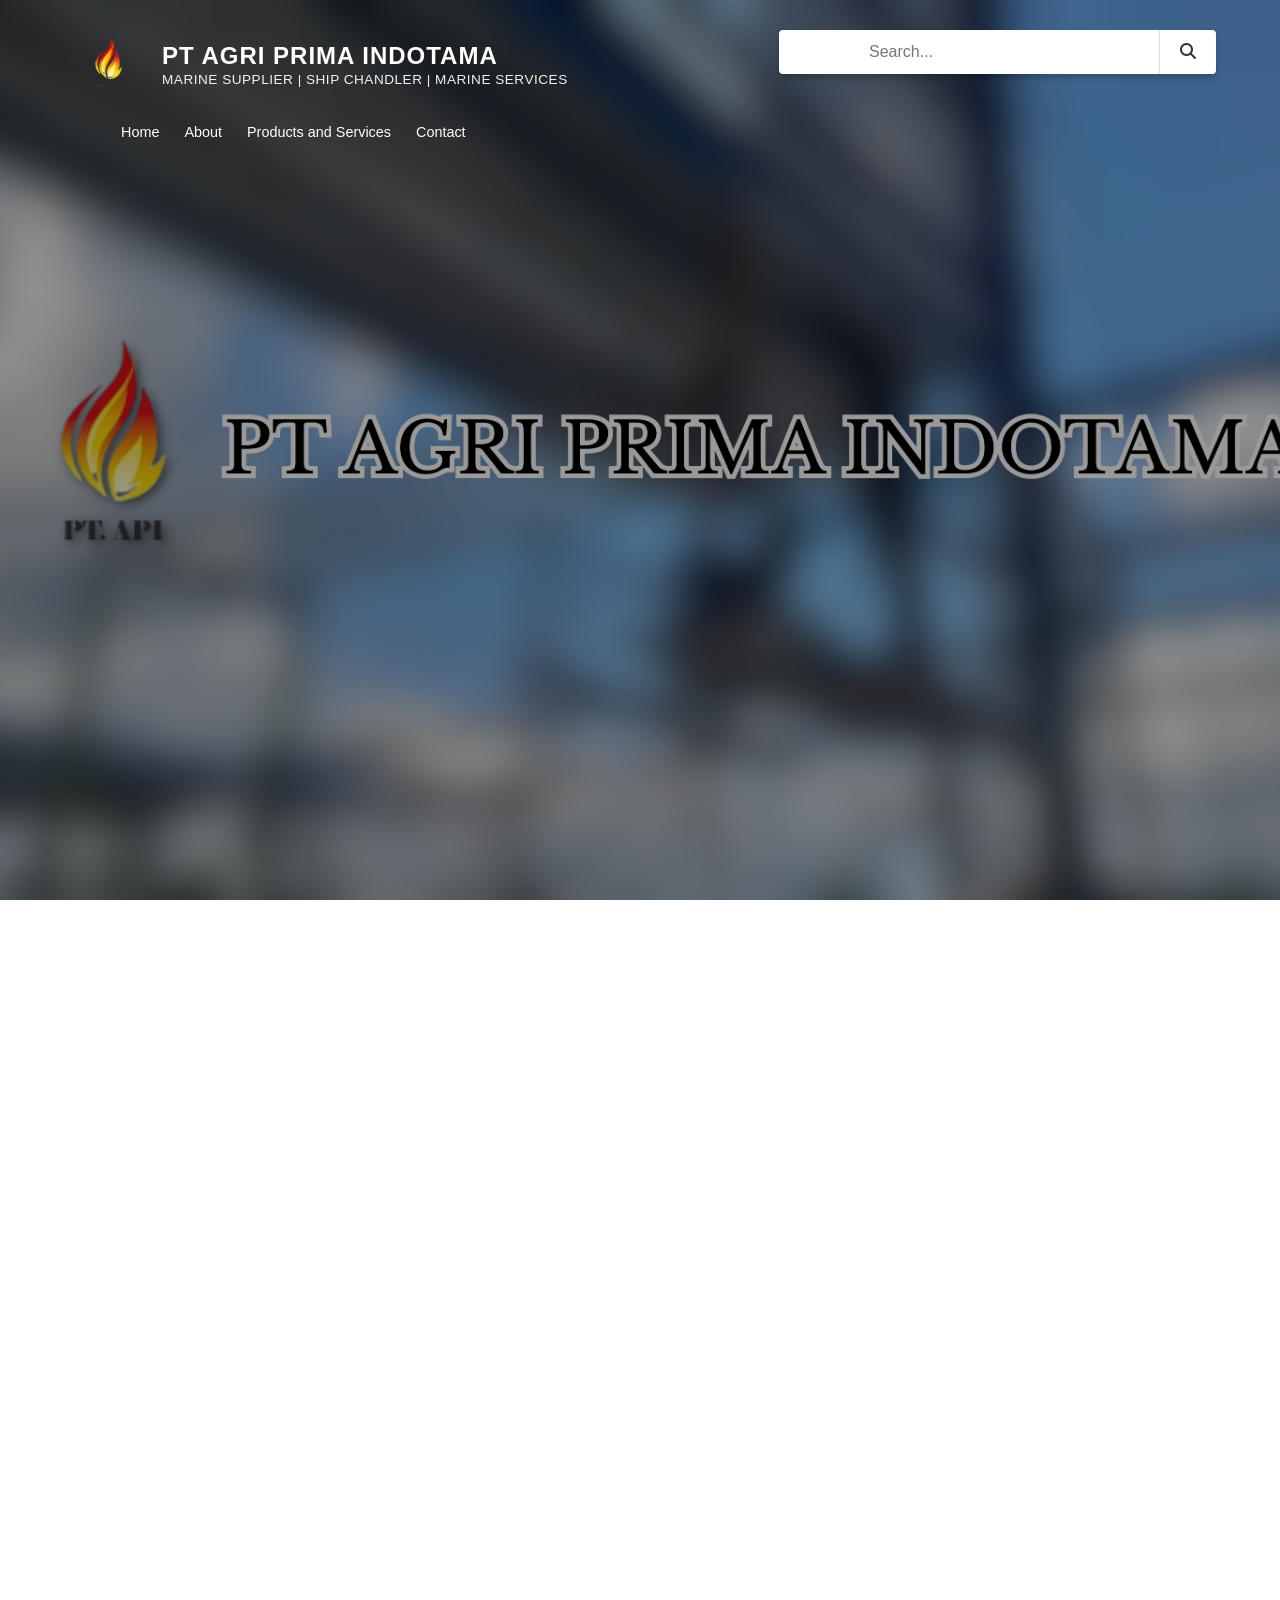
==== commit c7b688d9: "update paragraf info perusahaan jadi justify" ====
--- a/index.html
+++ b/index.html
@@ -223,6 +223,18 @@
                         </a>
                     </li>
                     <li>
+                        <i class="fas fa-envelope"></i>
+                        <a href="mailto:eddrick.api@gmail.com">
+                            eddrick.api@gmail.com
+                        </a>
+                    </li>
+                    <li>
+                        <i class="fas fa-phone"></i>
+                        <a href="https://wa.me/6281372864065" target="_blank">
+                            +62 813-7286-4065
+                        </a>
+                    </li>
+                    <li>
                         <i class="fas fa-phone"></i>
                         <a href="https://wa.me/6281263722210" target="_blank">
                             +62 812-6372-2210
--- a/styleindex.css
+++ b/styleindex.css
@@ -63,15 +63,23 @@
 }
 
 .logo {
-    width: 50px;
+    width: 90px;
     height: auto; /* Biar logonya gak gepeng */
-    margin-right: 15px;
+    margin-right: 8px;
+    object-fit: contain;
 }
 
 /* Bungkus teks biar numpuk rapi */
 .brand-text {
     display: flex;
     flex-direction: column;
+    justify-content: center;
+    line-height: 1.1;
+}
+
+.brand-text span {
+    margin: 0; /* Pastiin nggak ada margin bawaan di tiap baris teks */
+    padding: 0;
 }
 
 .brand-text h1 {
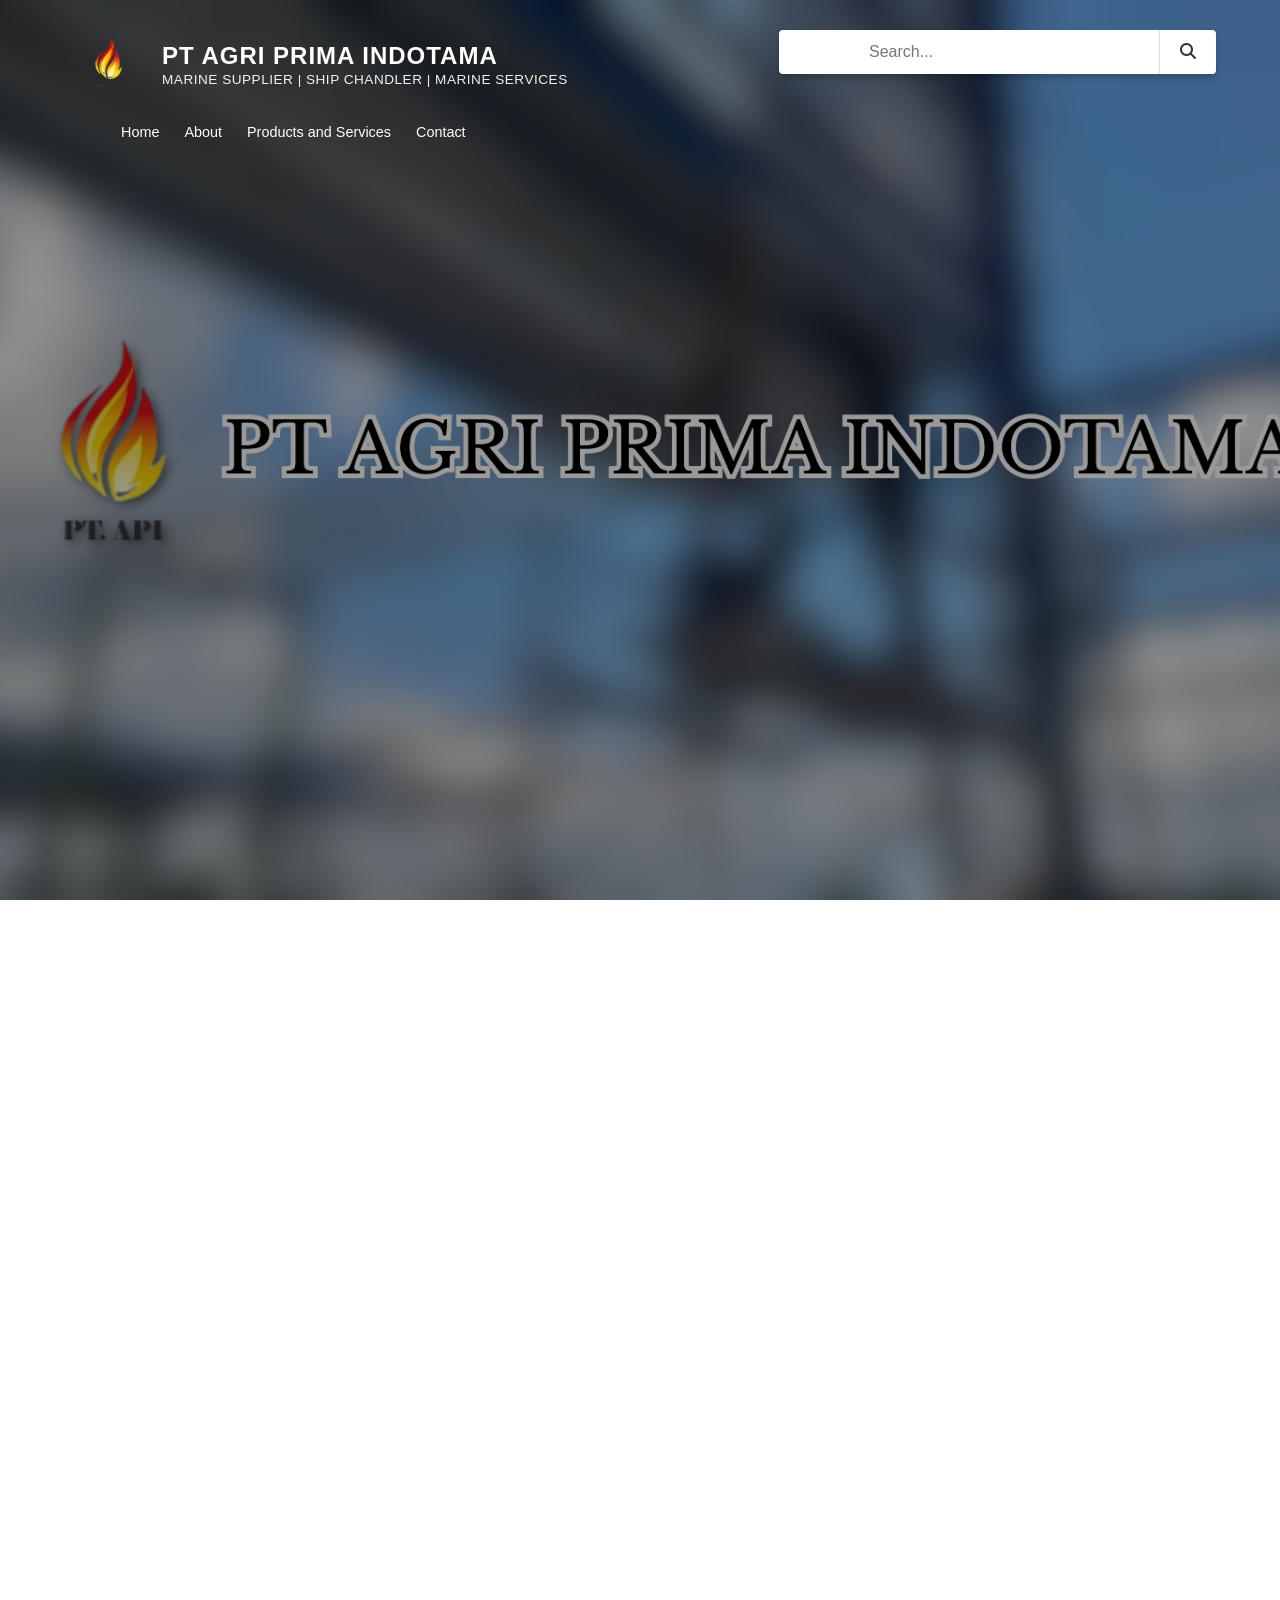
==== commit 9335d52c: "tambahin foto-foto pt" ====
--- a/index.html
+++ b/index.html
@@ -126,57 +126,57 @@
                 </div>
 
                 <div class="col-md-3 mb-5 d-flex align-items-center justify-content-center">
-                        <img src="pt10.png"
-                            class="card-img-top" alt="Produk 2">
-                </div>
-
-                <div class="col-md-3 mb-5 d-flex align-items-center justify-content-center">
-                        <img src="pt11.png"
-                            class="card-img-top" alt="Produk 2">
-                </div>
-
-                <div class="col-md-3 mb-5 d-flex align-items-center justify-content-center">
-                        <img src="pt12.png"
-                            class="card-img-top" alt="Produk 2">
-                </div>
-
-                <div class="col-md-3 mb-5 d-flex align-items-center justify-content-center">
-                        <img src="pt13.png"
-                            class="card-img-top" alt="Produk 2">
-                </div>
-
-                <div class="col-md-3 mb-5 d-flex align-items-center justify-content-center">
-                        <img src="pt14.png"
-                            class="card-img-top" alt="Produk 2">
-                </div>
-
-                <div class="col-md-3 mb-5 d-flex align-items-center justify-content-center">
-                        <img src="pt15.png"
-                            class="card-img-top" alt="Produk 2">
-                </div>
-
-                <div class="col-md-3 mb-5 d-flex align-items-center justify-content-center">
-                        <img src="pt16.png"
-                            class="card-img-top" alt="Produk 2">
-                </div>
-
-                <div class="col-md-3 mb-5 d-flex align-items-center justify-content-center">
-                        <img src="pt17.png"
-                            class="card-img-top" alt="Produk 2">
-                </div>
-
-                <div class="col-md-3 mb-5 d-flex align-items-center justify-content-center">
-                        <img src="pt18.png"
-                            class="card-img-top" alt="Produk 2">
-                </div>
-
-                <div class="col-md-3 mb-5 d-flex align-items-center justify-content-center">
-                        <img src="pt19.png"
-                            class="card-img-top" alt="Produk 2">
-                </div>
-
-                <div class="col-md-3 mb-5 d-flex align-items-center justify-content-center">
-                        <img src="pt20.png"
+                        <img src="pt10.jpeg"
+                            class="card-img-top" alt="Produk 2">
+                </div>
+
+                <div class="col-md-3 mb-5 d-flex align-items-center justify-content-center">
+                        <img src="pt11.jpeg"
+                            class="card-img-top" alt="Produk 2">
+                </div>
+
+                <div class="col-md-3 mb-5 d-flex align-items-center justify-content-center">
+                        <img src="pt12.jpeg"
+                            class="card-img-top" alt="Produk 2">
+                </div>
+
+                <div class="col-md-3 mb-5 d-flex align-items-center justify-content-center">
+                        <img src="pt13.jpeg"
+                            class="card-img-top" alt="Produk 2">
+                </div>
+
+                <div class="col-md-3 mb-5 d-flex align-items-center justify-content-center">
+                        <img src="pt14.jpeg"
+                            class="card-img-top" alt="Produk 2">
+                </div>
+
+                <div class="col-md-3 mb-5 d-flex align-items-center justify-content-center">
+                        <img src="pt15.jpeg"
+                            class="card-img-top" alt="Produk 2">
+                </div>
+
+                <div class="col-md-3 mb-5 d-flex align-items-center justify-content-center">
+                        <img src="pt16.jpeg"
+                            class="card-img-top" alt="Produk 2">
+                </div>
+
+                <div class="col-md-3 mb-5 d-flex align-items-center justify-content-center">
+                        <img src="pt17.jpeg"
+                            class="card-img-top" alt="Produk 2">
+                </div>
+
+                <div class="col-md-3 mb-5 d-flex align-items-center justify-content-center">
+                        <img src="pt18.jpeg"
+                            class="card-img-top" alt="Produk 2">
+                </div>
+
+                <div class="col-md-3 mb-5 d-flex align-items-center justify-content-center">
+                        <img src="pt19.jpeg"
+                            class="card-img-top" alt="Produk 2">
+                </div>
+
+                <div class="col-md-3 mb-5 d-flex align-items-center justify-content-center">
+                        <img src="pt20.jpeg"
                             class="card-img-top" alt="Produk 2">
                 </div>
 
@@ -218,8 +218,14 @@
                     </li>
                     <li>
                         <i class="fas fa-envelope"></i>
-                        <a href="mailto:eddrick.api@gmail.com">
-                            eddrick.api@gmail.com
+                        <a href="mailto:tigor.api@gmail.com">
+                            tigor.api@gmail.com
+                        </a>
+                    </li>
+                    <li>
+                        <i class="fas fa-phone"></i>
+                        <a href="https://wa.me/6281372864065" target="_blank">
+                            +62 813-7286-4065
                         </a>
                     </li>
                     <li>
@@ -230,12 +236,6 @@
                     </li>
                     <li>
                         <i class="fas fa-phone"></i>
-                        <a href="https://wa.me/6281372864065" target="_blank">
-                            +62 813-7286-4065
-                        </a>
-                    </li>
-                    <li>
-                        <i class="fas fa-phone"></i>
                         <a href="https://wa.me/6281263722210" target="_blank">
                             +62 812-6372-2210
                         </a>
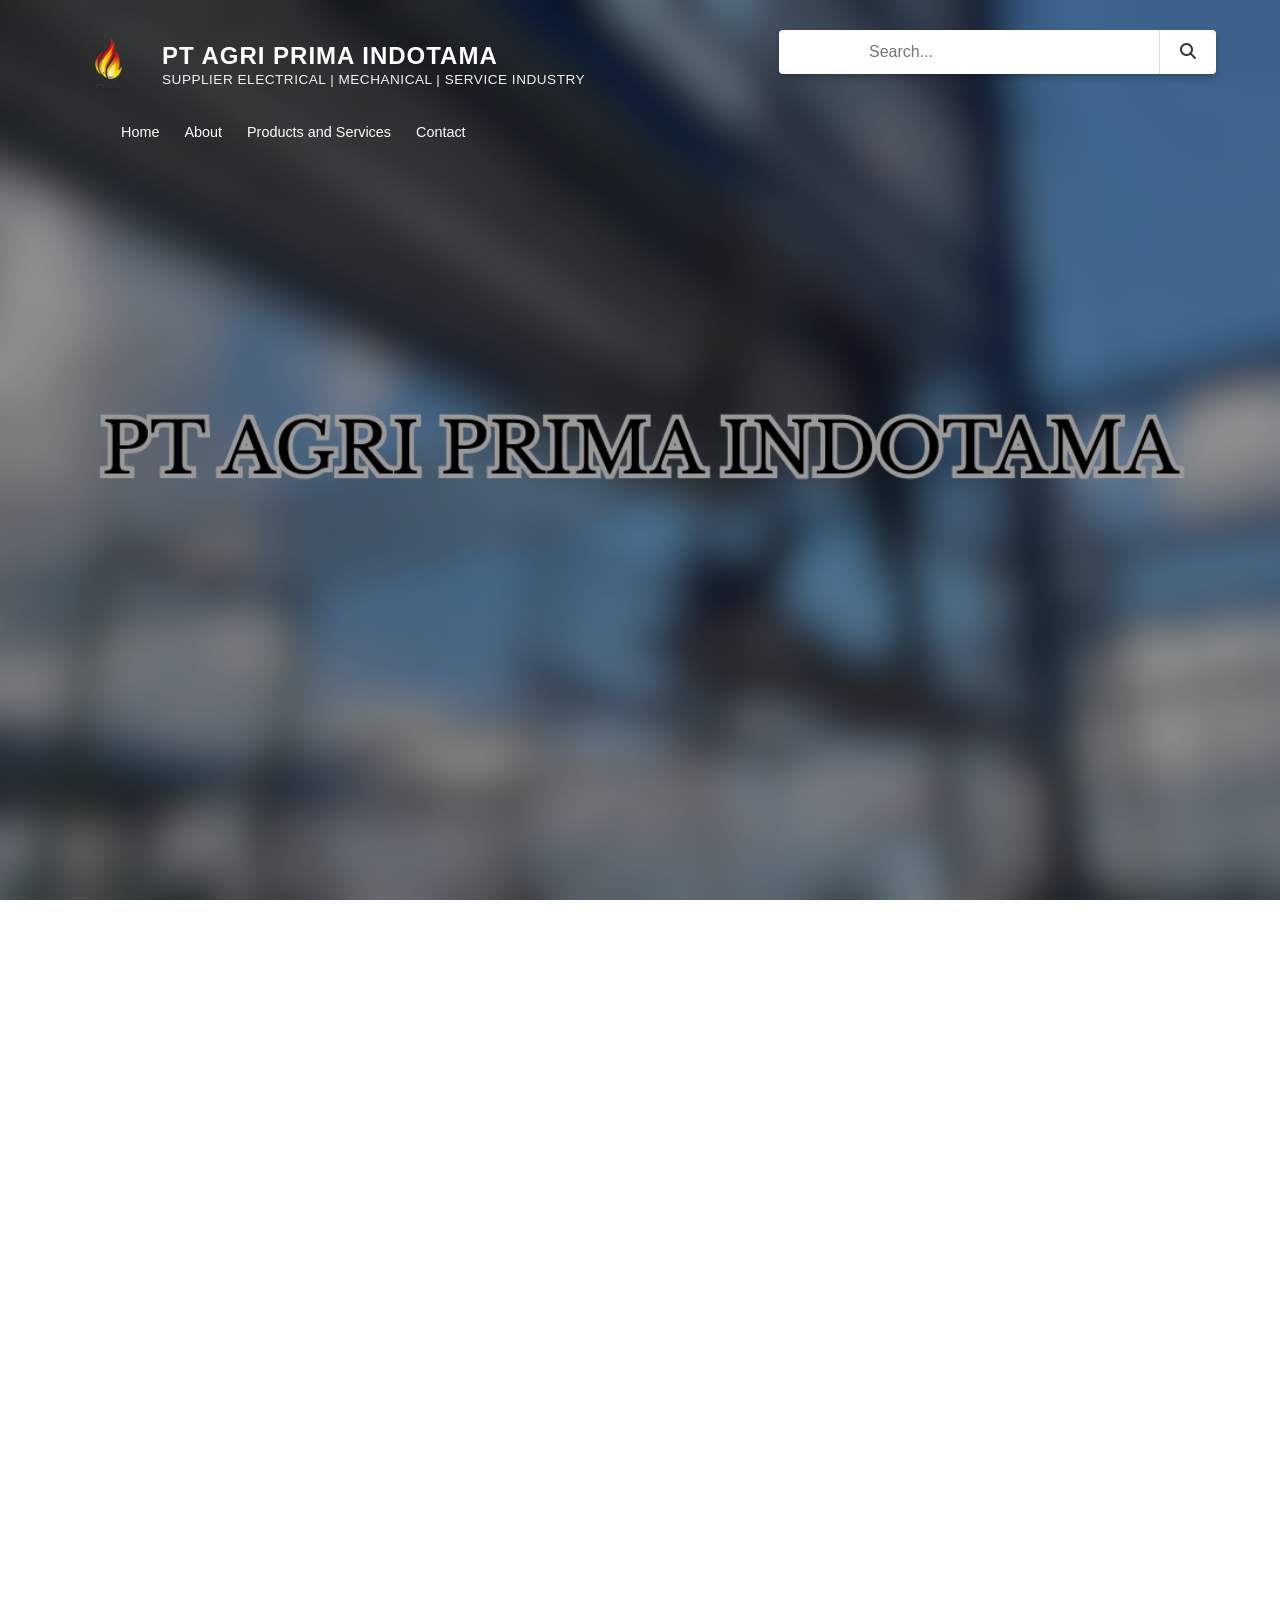
==== commit f4b8b1e4: "update file dan gambar" ====
--- a/index.html
+++ b/index.html
@@ -34,7 +34,7 @@
                 <img src="logopt.png" class="logo">
                 <div class="brand-text">
                     <h1>PT AGRI PRIMA INDOTAMA</h1>
-                    <p>Marine Supplier | Ship Chandler | Marine Services</p>
+                    <p>Supplier Electrical | Mechanical | Service Industry</p>
                 </div>
             </div>
 
@@ -126,57 +126,37 @@
                 </div>
 
                 <div class="col-md-3 mb-5 d-flex align-items-center justify-content-center">
-                        <img src="pt10.jpeg"
-                            class="card-img-top" alt="Produk 2">
-                </div>
-
-                <div class="col-md-3 mb-5 d-flex align-items-center justify-content-center">
-                        <img src="pt11.jpeg"
-                            class="card-img-top" alt="Produk 2">
-                </div>
-
-                <div class="col-md-3 mb-5 d-flex align-items-center justify-content-center">
-                        <img src="pt12.jpeg"
-                            class="card-img-top" alt="Produk 2">
-                </div>
-
-                <div class="col-md-3 mb-5 d-flex align-items-center justify-content-center">
-                        <img src="pt13.jpeg"
-                            class="card-img-top" alt="Produk 2">
-                </div>
-
-                <div class="col-md-3 mb-5 d-flex align-items-center justify-content-center">
-                        <img src="pt14.jpeg"
-                            class="card-img-top" alt="Produk 2">
-                </div>
-
-                <div class="col-md-3 mb-5 d-flex align-items-center justify-content-center">
-                        <img src="pt15.jpeg"
-                            class="card-img-top" alt="Produk 2">
-                </div>
-
-                <div class="col-md-3 mb-5 d-flex align-items-center justify-content-center">
-                        <img src="pt16.jpeg"
-                            class="card-img-top" alt="Produk 2">
-                </div>
-
-                <div class="col-md-3 mb-5 d-flex align-items-center justify-content-center">
-                        <img src="pt17.jpeg"
-                            class="card-img-top" alt="Produk 2">
-                </div>
-
-                <div class="col-md-3 mb-5 d-flex align-items-center justify-content-center">
-                        <img src="pt18.jpeg"
-                            class="card-img-top" alt="Produk 2">
-                </div>
-
-                <div class="col-md-3 mb-5 d-flex align-items-center justify-content-center">
-                        <img src="pt19.jpeg"
-                            class="card-img-top" alt="Produk 2">
-                </div>
-
-                <div class="col-md-3 mb-5 d-flex align-items-center justify-content-center">
-                        <img src="pt20.jpeg"
+                        <img src="pt10.png"
+                            class="card-img-top" alt="Produk 2">
+                </div>
+
+                <div class="col-md-3 mb-5 d-flex align-items-center justify-content-center">
+                        <img src="pt11.png"
+                            class="card-img-top" alt="Produk 2">
+                </div>
+
+                <div class="col-md-3 mb-5 d-flex align-items-center justify-content-center">
+                        <img src="pt12.png"
+                            class="card-img-top" alt="Produk 2">
+                </div>
+
+                <div class="col-md-3 mb-5 d-flex align-items-center justify-content-center">
+                        <img src="pt13.png"
+                            class="card-img-top" alt="Produk 2">
+                </div>
+
+                <div class="col-md-3 mb-5 d-flex align-items-center justify-content-center">
+                        <img src="pt14.png"
+                            class="card-img-top" alt="Produk 2">
+                </div>
+
+                <div class="col-md-3 mb-5 d-flex align-items-center justify-content-center">
+                        <img src="pt15.png"
+                            class="card-img-top" alt="Produk 2">
+                </div>
+
+                <div class="col-md-3 mb-5 d-flex align-items-center justify-content-center">
+                        <img src="pt16.png"
                             class="card-img-top" alt="Produk 2">
                 </div>
 
@@ -189,7 +169,7 @@
         <div class="footer-container">
             <div class="footer-info">
                 <h3>PT AGRI PRIMA INDOTAMA</h3>
-                <p>Marine Supplier | Ship Chandler | Marine Services</p>
+                <p>Supplier Electrical | Mechanical | Service Industry</p>
                 <div class="social-icons">
                     <a href="#"><i class="fab fa-facebook"></i></a>
                     <a href="#"><i class="fab fa-instagram"></i></a>
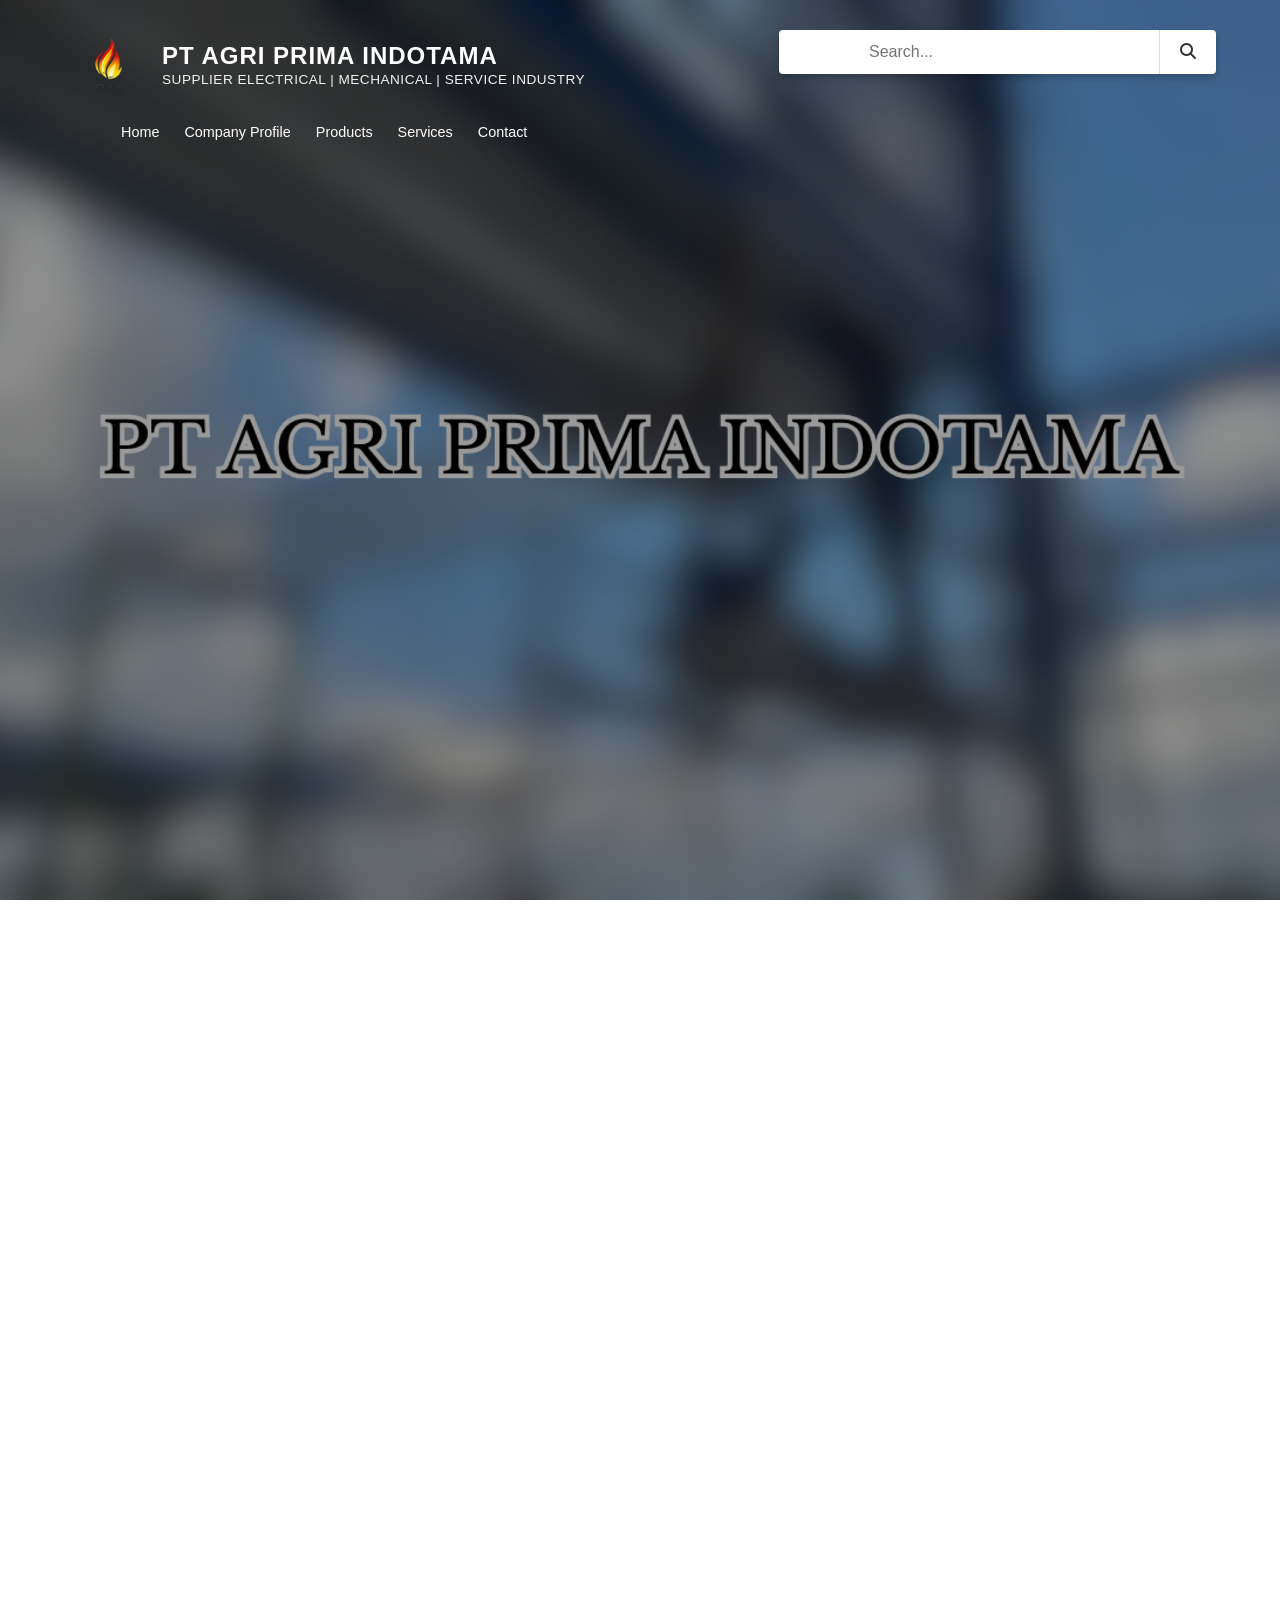
==== commit 070e8700: "update barang html" ====
--- a/index.html
+++ b/index.html
@@ -52,8 +52,9 @@
 
             <ul class="nav-links">
                 <li><a href="index.html">Home</a></li>
-                <li><a href="tentang.html">About</a></li>
-                <li><a href="produk.html">Products and Services</a></li>
+                <li><a href="tentang.html">Company Profile</a></li>
+                <li><a href="produk.html">Products</a></li>
+                <li><a href="servis.html">Services</a></li>
                 <li><a href="profil.html">Contact</a></li>
             </ul>
         </header>
@@ -181,8 +182,9 @@
                 <h4>Quick Links</h4>
                 <ul>
                     <li class="nav-links"><a href="index.html">Home</a></li>
-                    <li class="nav-links"><a href="tentang.html">About Us</a></li>
+                    <li class="nav-links"><a href="tentang.html">Company Profile</a></li>
                     <li class="nav-links"><a href="produk.html">Products</a></li>
+                    <li class="nav-links"><a href="servis.html">Services</a></li>
                     <li class="nav-links"><a href="profil.html">Contact</a></li>
                 </ul>
             </div>
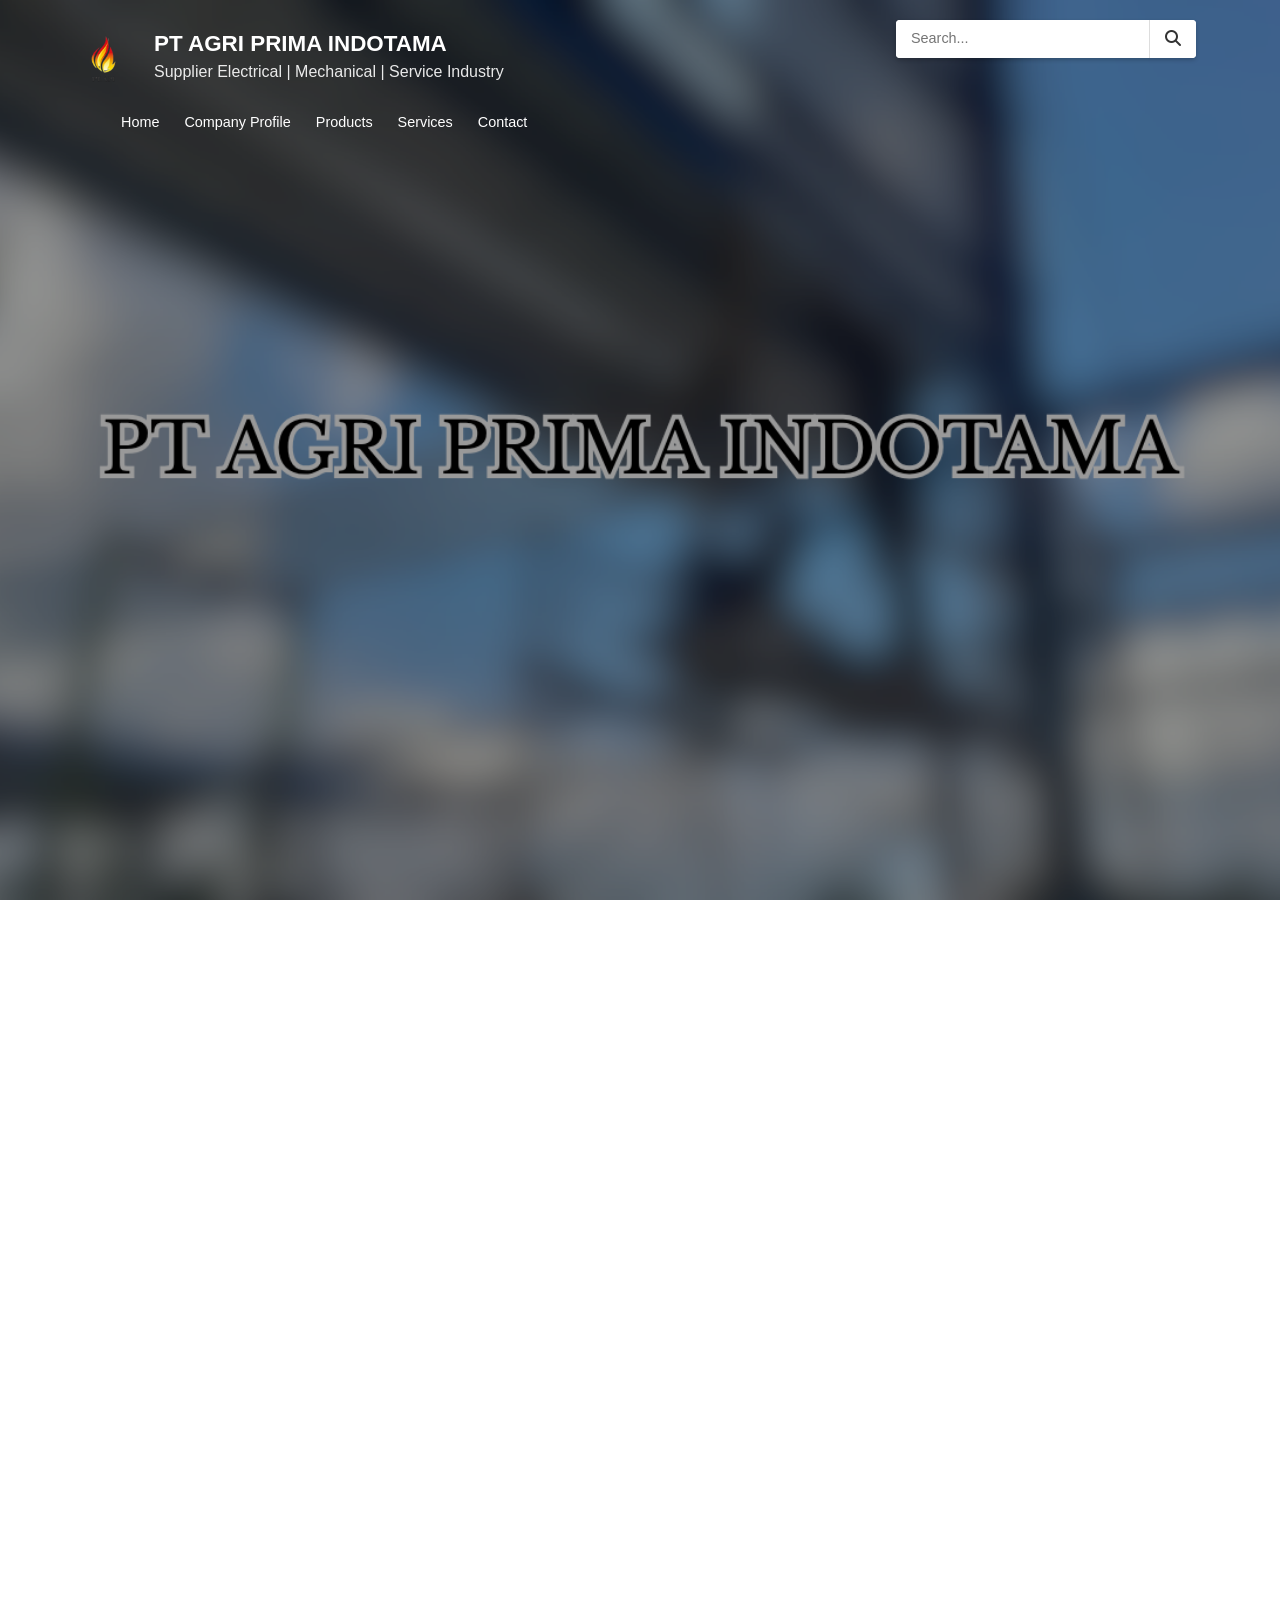
==== commit b95eff94: "update barang ketiga 3 html" ====
--- a/index.html
+++ b/index.html
@@ -38,18 +38,19 @@
                 </div>
             </div>
 
-            <div style="display: flex; justify-content: center; margin-top: 10px;">
-                <div style="display: flex; width: 100%; max-width: 600px; border-radius: 4px; overflow: hidden; box-shadow: 0 4px 6px rgba(0,0,0,0.2);">
+            <div style="display: flex; align-items: center; margin-left: auto; margin-right: 20px;">
+                <div style="display: flex; width: 300px; border-radius: 4px; overflow: hidden; box-shadow: 0 2px 4px rgba(0,0,0,0.2); background: white;">
                     
                     <input type="text" placeholder="Search..." 
-                        style="flex: 1; padding: 10px 90px; border: none; outline: none; font-size: 1rem;">
+                        style="flex: 1; padding: 8px 15px; border: none; outline: none; font-size: 0.9rem;">
                     
-                    <button style="background-color: #ffffff; border: none; padding: 0 20px; cursor: pointer; border-left: 1px solid #ddd;">
-                        <i class="fa fa-search" style="color: #333;"></i> </button>
+                    <button style="background-color: #ffffff; border: none; padding: 0 15px; cursor: pointer; border-left: 1px solid #ddd;">
+                        <i class="fa fa-search" style="color: #333;"></i>
+                    </button>
                     
                 </div>
             </div>
-
+            
             <ul class="nav-links">
                 <li><a href="index.html">Home</a></li>
                 <li><a href="tentang.html">Company Profile</a></li>
--- a/styleindex.css
+++ b/styleindex.css
@@ -49,55 +49,43 @@
     background: transparent; /* Tetap transparan agar gambar terlihat */
 }
 
-/* Brand (Logo + Teks di Kiri) */
+/* --- Perbaikan Sisi Kiri (Logo & Nama PT) --- */
+
 .nav-brand {
     display: flex;
-    align-items: center;
-    color: white;
-}
-
-/* Container utama (bungkus logo + teks) */
-.brand-container {
-    display: flex;
-    align-items: center; /* Biar logo sama teks sejajar tengah secara vertikal */
-}
-
-.logo {
-    width: 90px;
-    height: auto; /* Biar logonya gak gepeng */
-    margin-right: 8px;
-    object-fit: contain;
-}
-
-/* Bungkus teks biar numpuk rapi */
+    align-items: center; /* Ini kunci utama biar logo & teks sejajar tengah secara vertikal */
+    color: white;
+    margin-top: 0; /* Pastikan gak ada dorongan dari atas */
+}
+
 .brand-text {
     display: flex;
     flex-direction: column;
     justify-content: center;
-    line-height: 1.1;
-}
-
-.brand-text span {
-    margin: 0; /* Pastiin nggak ada margin bawaan di tiap baris teks */
-    padding: 0;
+    line-height: 1.9;
+    margin-left: 10px; /* Jarak antara logo dan teks */
 }
 
 .brand-text h1 {
-    font-size: 1.5rem;
+    font-size: 1.4rem; /* Kecilin dikit biar gak terlalu makan space vertikal */
     font-weight: 700;
-    letter-spacing: 1px;
-    margin: 0; /* WAJIB: Hapus margin bawaan biar gak jauh sama teks bawah */
-    line-height: 1.2;
-    color: #ffffff;
+    margin: 0; /* Hapus semua margin bawaan browser */
+    padding: 0;
+    line-height: 1; /* Biar teksnya gak 'ngambang' */
 }
 
 .brand-text p {
-    font-size: 0.85rem; /* Gedein dikit biar kebaca */
-    font-weight: 300;   /* 300 terlalu tipis, 500 lebih pas buat sub-judul */
-    margin: 2px 0 0 0; /* Kasih jarak dikit aja (2px) di atas */
-    color: #f1f1f1;
-    text-transform: uppercase; /* Biar kelihatan tegas khas supplier */
-    letter-spacing: 0.5px;
+    font-size: 1rem; 
+    margin: 2px 0 0 0; /* Jarak tipis aja antara nama PT dan slogan */
+    padding: 0;
+    opacity: 0.9;
+}
+
+.logo {
+    width: 80px; /* Sesuaikan ukuran biar gak nendang tinggi navbar */
+    height: auto;
+    margin: 0;
+    display: block;
 }
 
 /* Links (Berjejer di Kanan) */
